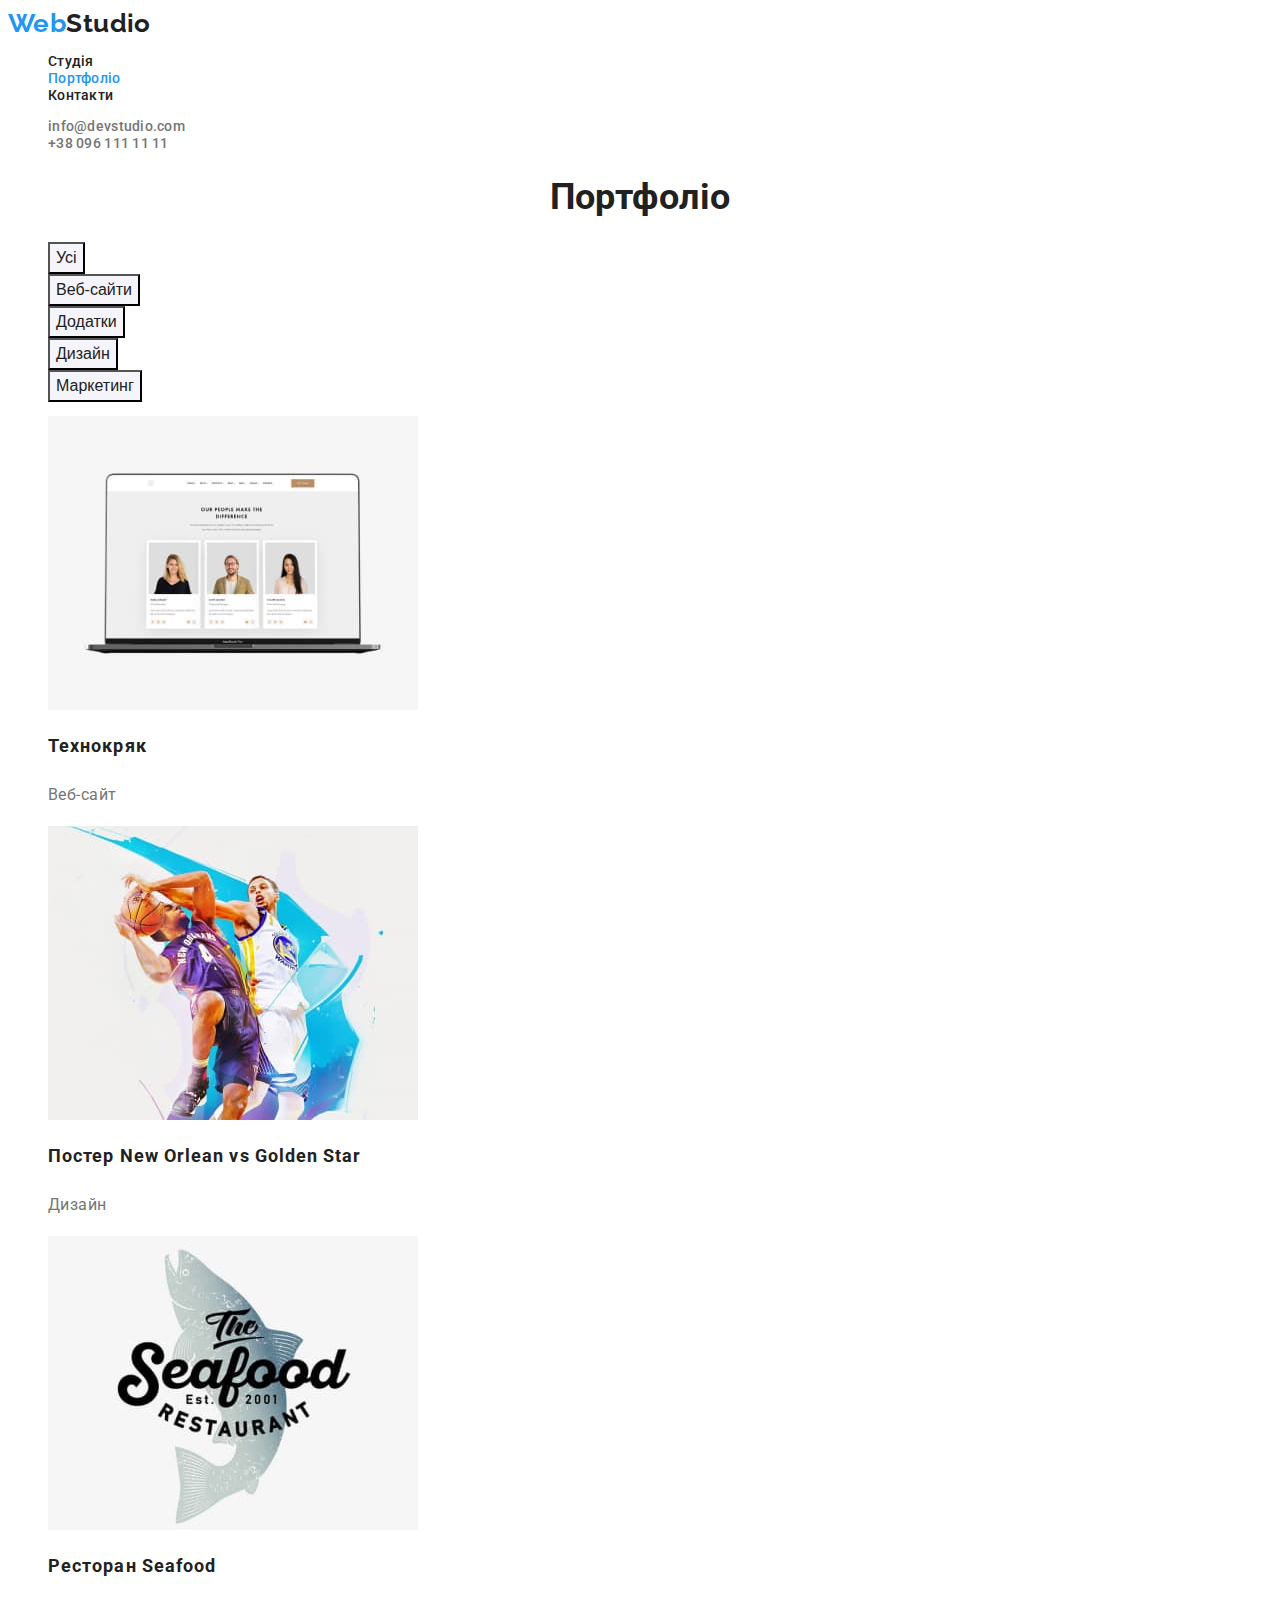
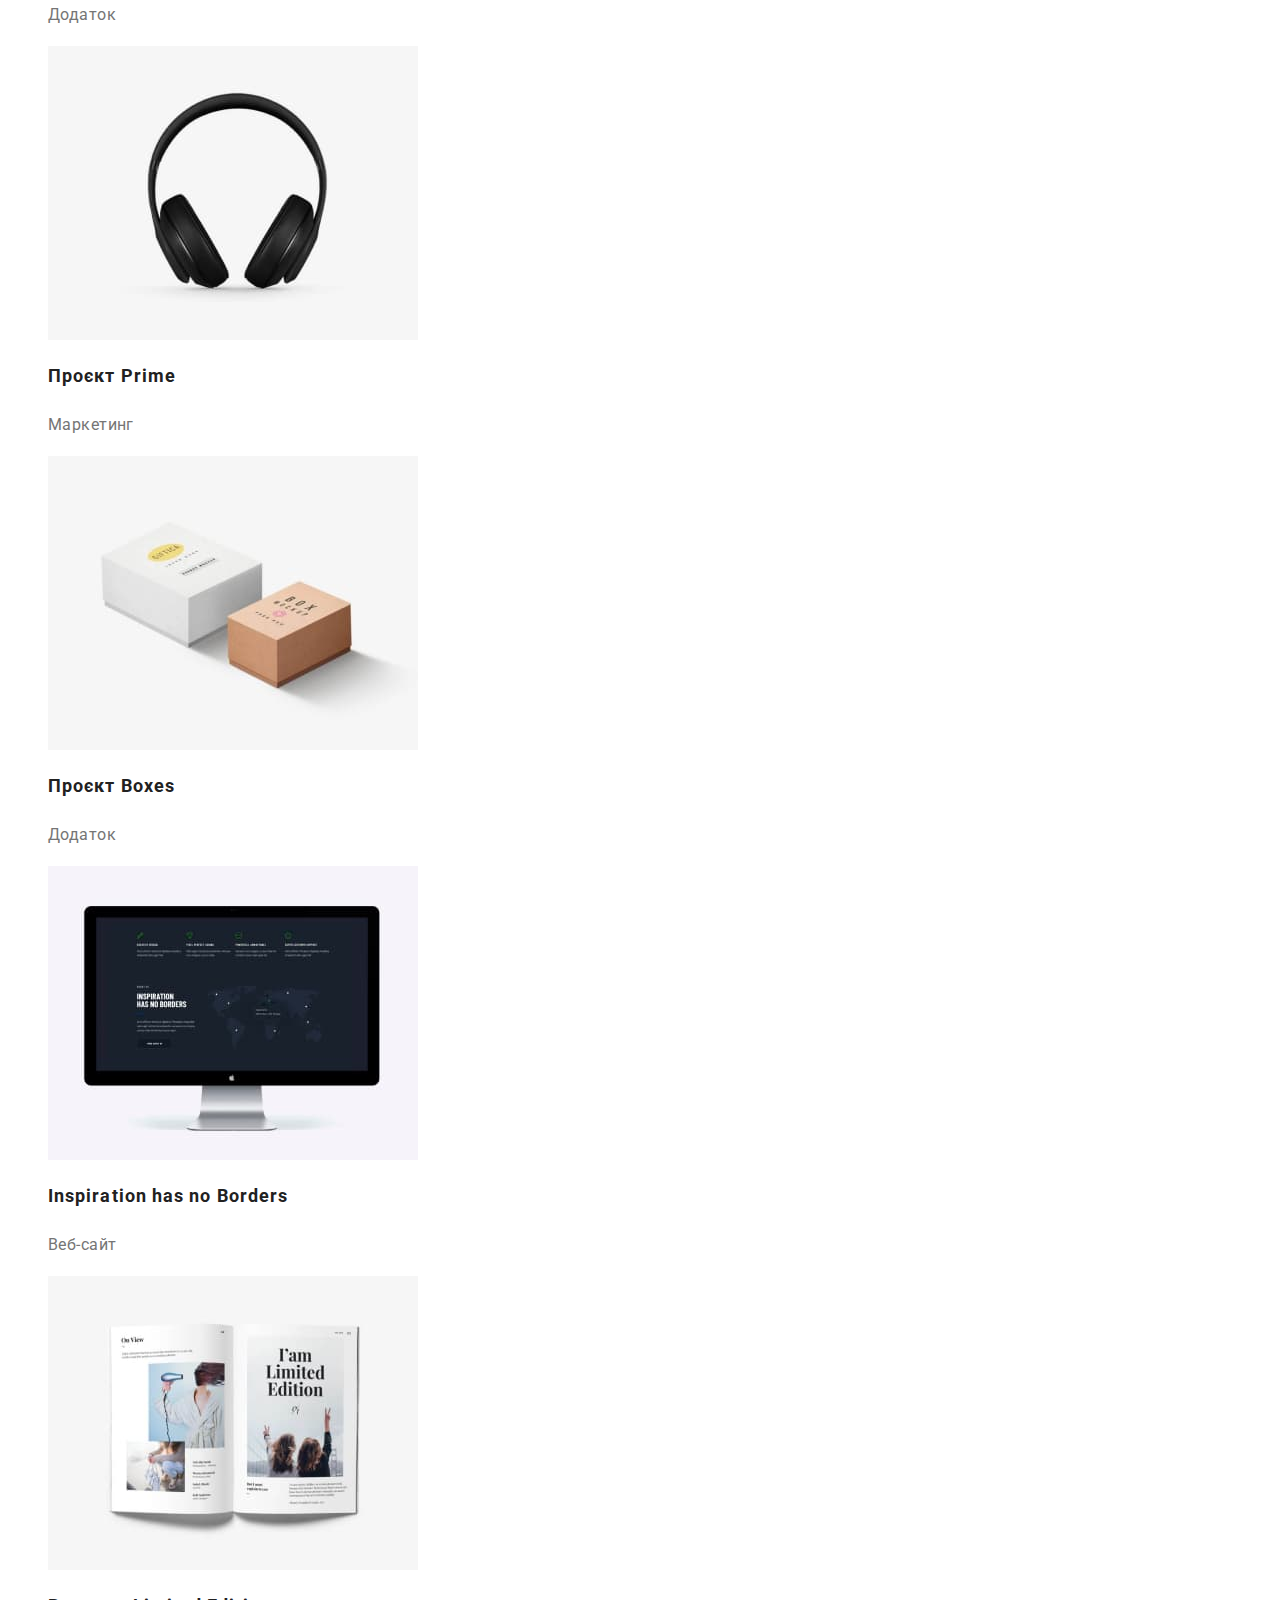
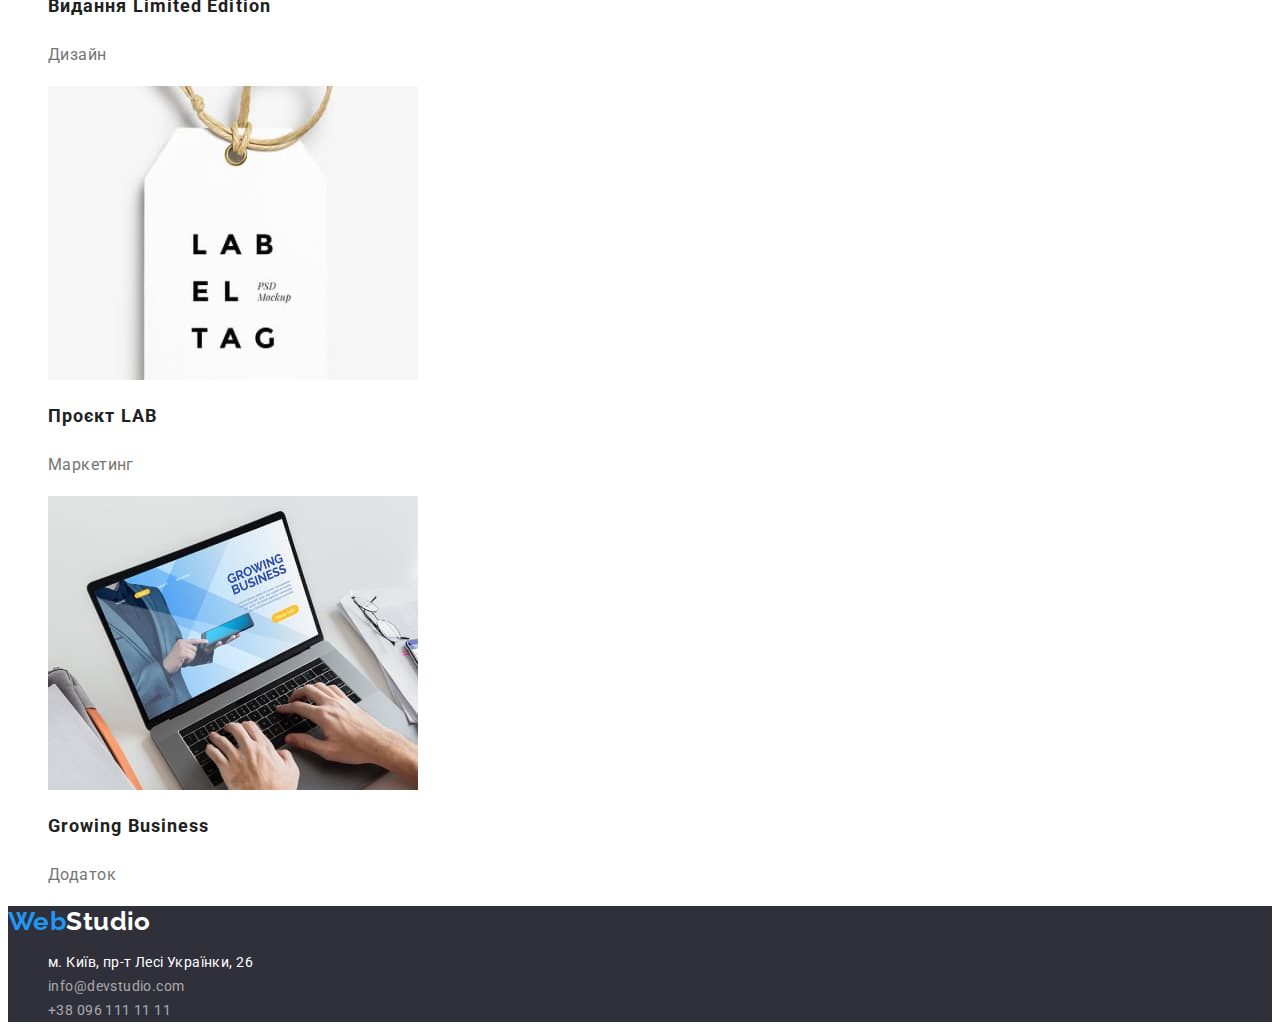
==== portfolio.html @ d2340c6f "Копіює файли з репозиторію 2" ====
<!DOCTYPE html>
<html lang="uk">

<head>
    <meta charset="UTF-8">
    <meta http-equiv="X-UA-Compatible" content="IE=edge">
    <meta name="viewport" content="width=device-width, initial-scale=1.0">
    <title>Document</title>
    <link 
    href="https://fonts.googleapis.com/css2?family=Raleway:wght@700&family=Roboto:wght@400;500;700;900&display=swap"
    rel="stylesheet" 
    />
    <link rel="stylesheet" href="./css/styles.css" />
</head>

<body class="page">
    <header>
        <nav>
            <a class="logo-link" href="./index.html">
                Web<span class="logo-header">Studio</span>
            </a>

            <ul class="site-nav list">
                <li><a href="./index.html" class="link">Студія</a></li>
                <li><a href="./portfolio.html" class="link current">Портфоліо</a></li>
                <li><a href="" class="link">Контакти</a></li>
            </ul>
        </nav>

        <div>
            <ul class="contact-nav list">
                <li><a href="mailto:info@devstudio.com">info@devstudio.com</a></li>
                <li><a href="tel:+380961111111">+38 096 111 11 11</a></li>
            </ul>
        </div>
    </header>

    <main>
        <section class="section">
            <h1 class="section-title">Портфоліо</h1>
            
            <!-- navigtion -->
            <ul class="filter-nav list">
                <li><button type="button" class="button">Усі</button></li>
                <li><button type="button" class="button">Веб-сайти</button></li>
                <li><button type="button" class="button">Додатки</button></li>
                <li><button type="button" class="button">Дизайн</button></li>
                <li><button type="button" class="button">Маркетинг</button></li>
            </ul>
            
            <!-- Examples -->
            <ul class="works list">
                <li>
                    <a href="" class="link">
                        <img src="./images/filtr.jpg" alt="Сторінка сайту" width="370" />
                        <h2 class="title">Технокряк</h2>
                        <p class="text">Веб-сайт</p>
                    </a>
                </li>
                <li>
                    <a href="" class="link">
                        <img src="./images/filtr2.jpg" alt="Два баскетболіста" width="370" />
                        <h2 class="title">Постер New Orlean vs Golden Star</h2>
                        <p class="text">Дизайн</p>
                    </a>
                </li>
                <li>
                    <a href="" class="link">
                        <img src="./images/filtr3.jpg" alt="Лого ресторану" width="370" />
                        <h2 class="title">Ресторан Seafood</h2>
                        <p class="text">Додаток</p>
                    </a>
                </li>
                <li>
                    <a href="" class="link">
                        <img src="./images/filtr4.jpg" alt="Навушники" width="370" />
                        <h2 class="title">Проєкт Prime</h2>
                        <p class="text">Маркетинг</p>
                    </a>
                </li>
                <li>
                    <a href="" class="link">
                        <img src="./images/filtr5.jpg" alt="Дві коробки" width="370" />
                        <h2 class="title">Проєкт Boxes</h2>
                        <p class="text">Додаток</p>
                    </a>
                </li>
                <li>
                    <a href="" class="link">
                        <img src="./images/filtr6.jpg" alt="Увімкнений монітор" width="370" />
                        <h2 class="title">Inspiration has no Borders</h2>
                        <p class="text">Веб-сайт</p>
                    </a>
                </li>
                <li>
                    <a href="" class="link">
                        <img src="./images/filtr7.jpg" alt="Розгорнутий журнал" width="370" />
                        <h2 class="title">Видання Limited Edition</h2>
                        <p class="text">Дизайн</p>
                    </a>
                </li>
                <li>
                    <a href="" class="link">
                        <img src="./images/filtr8.jpg" alt="Лейбл" width="370" />
                        <h2 class="title">Проєкт LAB</h2>
                        <p class="text">Маркетинг</p>
                    </a>
                </li>
                <li>
                    <a href="" class="link">
                        <img src="./images/filtr9.jpg" alt="Руки на клавіатурі ноутбука" width="370" />
                        <h2 class="title">Growing Business</h2>
                        <p class="text">Додаток</p>
                    </a>
                </li>
            </ul>
        </section>
    </main>

    <footer>
        <div class="contacts">
            <a class="logo-link" href="./index.html">
                Web<span class="logo-footer">Studio</span>
            </a>
    
            <address>
                <ul class="coordinates list">
                    <li>
                        <a class="location"
                            href="https://www.google.com/maps/d/viewer?mid=10uSM3H-mIU3GznYo2szRIEphczw&hl=en_US&ll=50.42732700000001%2C30.538092&z=17"
                            target="_blank" rel="noopener noreferrer">м. Київ, пр-т Лесі Українки, 26</a>
                    </li>
                    <li>
                        <a class="title" href="mailto:info@devstudio.com">info@devstudio.com</a>
                    </li>
                    <li>
                        <a class="title" href="tel:+380961111111">+38 096 111 11 11</a>
                    </li>
                </ul>
            </address>
        </div>
    
    </footer>
    </body>
    
    </html>
---- css/styles.css ----
/* index.htm */
:root {
    --primary-text-color: #757575;
    --title-text-color: #212121;
    --hero-text-color: #FFFFFF;
    --acent-color: #2196F3;
    --filter-background-color: #F5F4FA;
}

/* колір основного тексту #212121 */
/* вторинний колір тексту #757575 */
/* акцент - синій #2196F3 */
/* основний колір фону білий #FFFFFF*/
/* рамка контейнера 1px solid #EEEEEE  */
/* білий з прозорістю rgba(255, 255, 255, 0.6) */

/* body */
.page {
    background-color:var(--hero-text-color);
    color: var(--primary-text-color);
    font-family: Roboto, sans-serif, Raleway, sans-serif;
    font-size: 14px;
    letter-spacing: 0.03em;
}

.list {
    list-style: none;
}

/* logo */
.logo-link {
    color: var(--acent-color);
    font-family: Raleway, sans-serif;
    font-weight: 700;
    font-size: 26px;
    line-height: 1.19;
    text-decoration: none;
}

.logo-header {
    color: var(--title-text-color);
    font-family: Raleway, sans-serif;
    font-weight: 700;
    font-size: 26px;
    line-height: 1.19;
}

/* site-nav */
.site-nav .link {
    color: var(--title-text-color);
    font-weight: 500;
    line-height: 1.14;
    letter-spacing: 0.02em;
    text-decoration: none;
}

.site-nav .link:hover,
.site-nav .link:focus {
    color: var(--acent-color);
}

.site-nav .link.current {
    color: var(--acent-color);
}

.contact-nav a {
    color: var(--primary-text-color);
    font-weight: 500;
    line-height: 1.14;
    letter-spacing: 0.02em;
    text-decoration: none;
}

.contact-nav a:hover,
.contact-nav a:focus {
    color: var(--acent-color);
}

/* main */
.hero {
    background-color: #2F303A;
}

.hero-title {
    color: var(--hero-text-color);
    font-weight: 900;
    font-size: 44px;
    line-height: 1.36;
    text-align: center;
    letter-spacing: 0.06em;
    text-transform: uppercase;
}

/* button */
.hero .button {
    cursor: pointer;
    color: var(--hero-text-color);
    background-color: var(--acent-color);
    font-family: inherit;
    font-weight: 700;
    font-size: 16px;
    line-height: 1.88;
    display: flex;
    align-items: center;
    text-align: center;
    letter-spacing: 0.06em;
}

/* benefits */
.section-title {
    color: var(--title-text-color);
    font-weight: 700;
    font-size: 36px;
    line-height: 1.17;
    text-align: center;
}

.benefit-list .title {
    color: var(--title-text-color);
    font-weight: 700;
    font-size: 14px;
    line-height: 1.14;
    text-transform: uppercase;
}

.benefit-list .text {
    color: var(--primary-text-color);
    line-height: 1.71;
}

/* team */
.members {
    background-color: var(--filter-background-color)
}
.team .title {
    color: var(--title-text-color);
    font-weight: 500;
    font-size: 16px;
    line-height: 1.19;
    text-align: center;
}

.team .text {
    color: var(--primary-text-color);
    font-size: 16px;
    line-height: 1.19;
    text-align: center;
}

/* footer */
.contacts {
    background-color: #2F303A;
}

.logo-link {
    color: var(--acent-color);
    font-family: Raleway, sans-serif;
    font-weight: 700;
    font-size: 26px;
    line-height: 1.19;
   }

.logo-footer {
    color: var(--hero-text-color);
    font-family: Raleway, sans-serif;
    font-weight: 700;
    font-size: 26px;
    line-height: 1.19;
    }

/* address */
.coordinates .location {
    color: var(--hero-text-color);
    font-style: normal;
    line-height: 1.71;
    text-decoration: none;
}

.coordinates .title {
    color: rgba(255, 255, 255, 0.6);
    font-style: normal;
    line-height: 1.71;
    text-decoration: none;
}

.coordinates .location:hover,
.coordinates .location:focus {
    color: var(--acent-color);
}

.coordinates .title:hover,
.coordinates .title:focus {
    color: var(--acent-color);
}

/* portfolio.html */
/* filter */
.filter-nav .button {
    cursor: pointer;
    color: var(--title-text-color);
    background-color: var(--filter-background-color);
    font-weight: 500;
    font-size: 16px;
    line-height: 1.62;
    text-align: center;
}

.filter-nav .button:hover,
.filter-nav .button:focus {
    color: var(--hero-text-color);
    background-color: var(--acent-color);
}

/* Examples */
.works .link {
    text-decoration: none;
}

.works .title {
    color: var(--title-text-color);
    font-weight: 700;
    font-size: 18px;
    line-height: 2;
    letter-spacing: 0.06em;
}

.works .text {
    color: var(--primary-text-color);
    font-weight: 400;
    font-size: 16px;
    line-height: 1.88;
}


/* колір основного тексту #212121 */
/* вторинний колір тексту #757575 */
/* акцент - синій #2196F3 */
/* основний колір фону білий #FFFFFF*/
/* рамка контейнера 1px solid #EEEEEE  */
/* білий з прозорістю rgba(255, 255, 255, 0.6) */
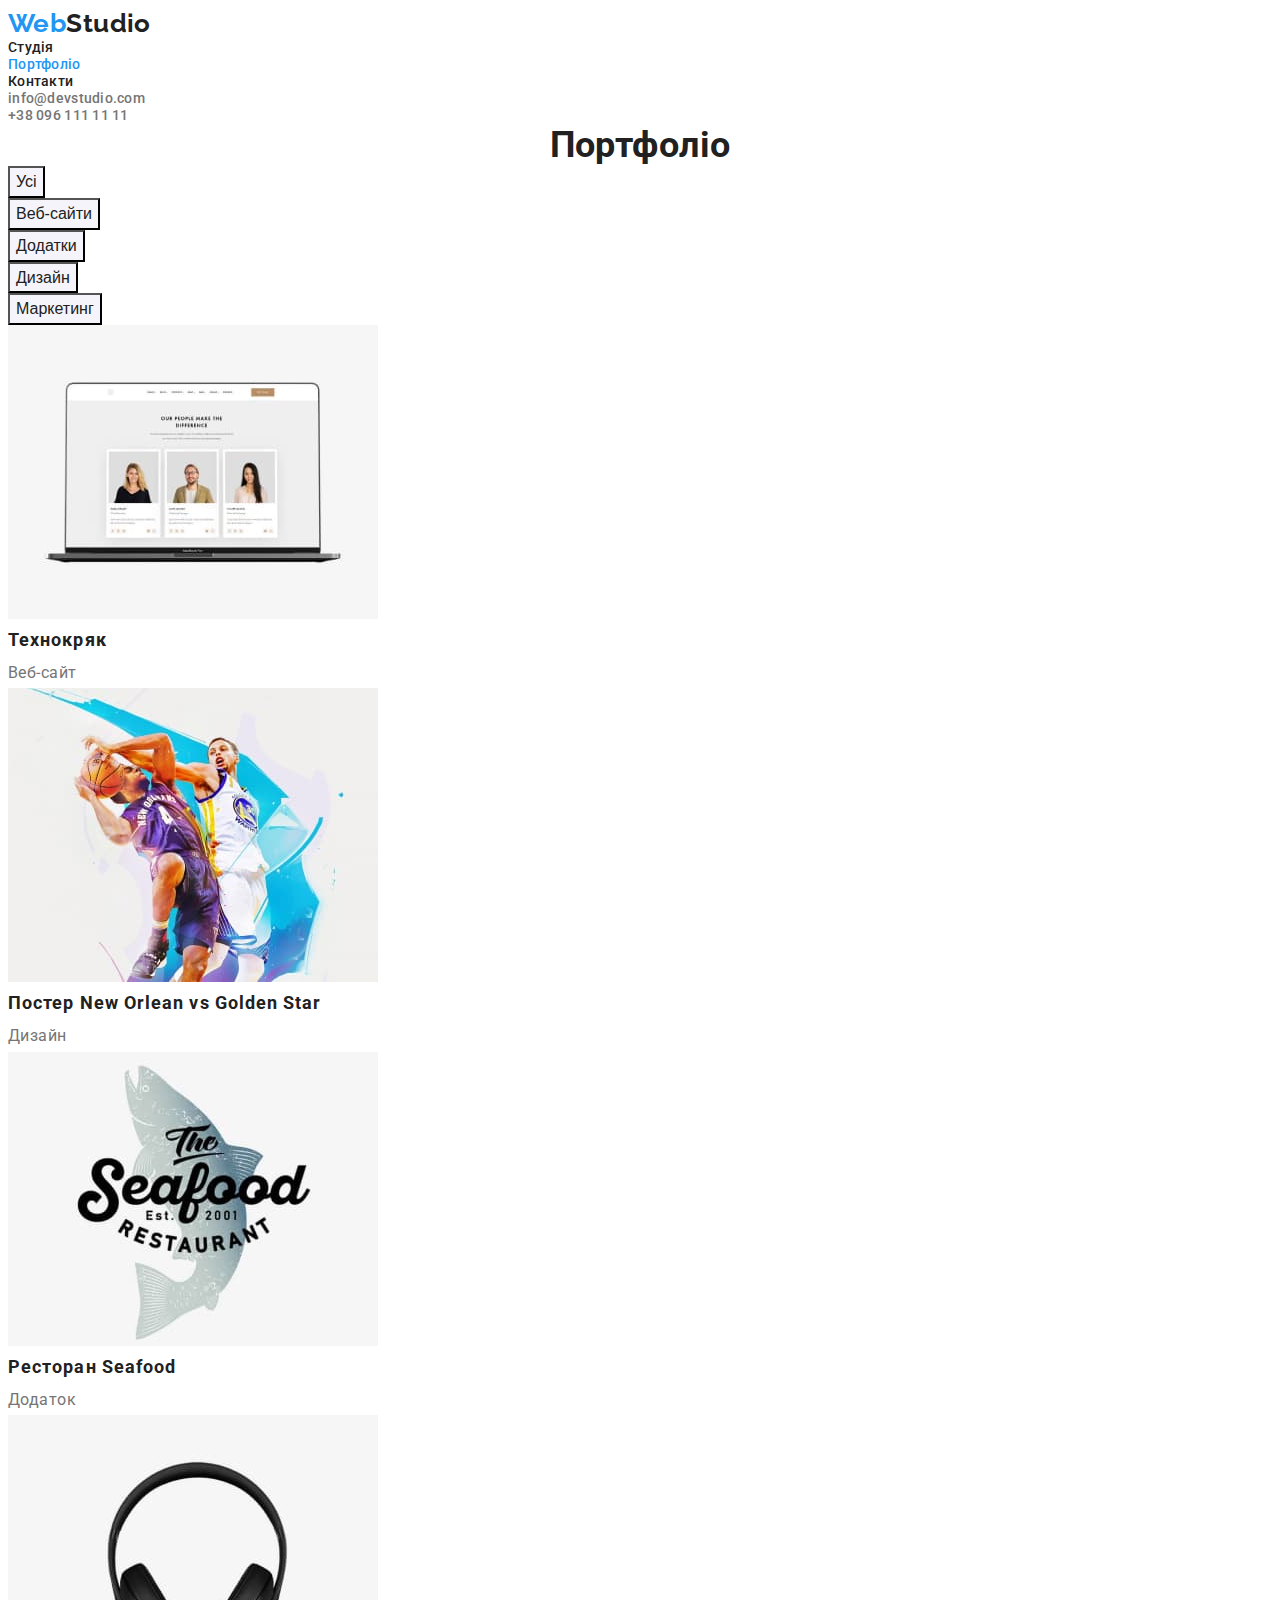
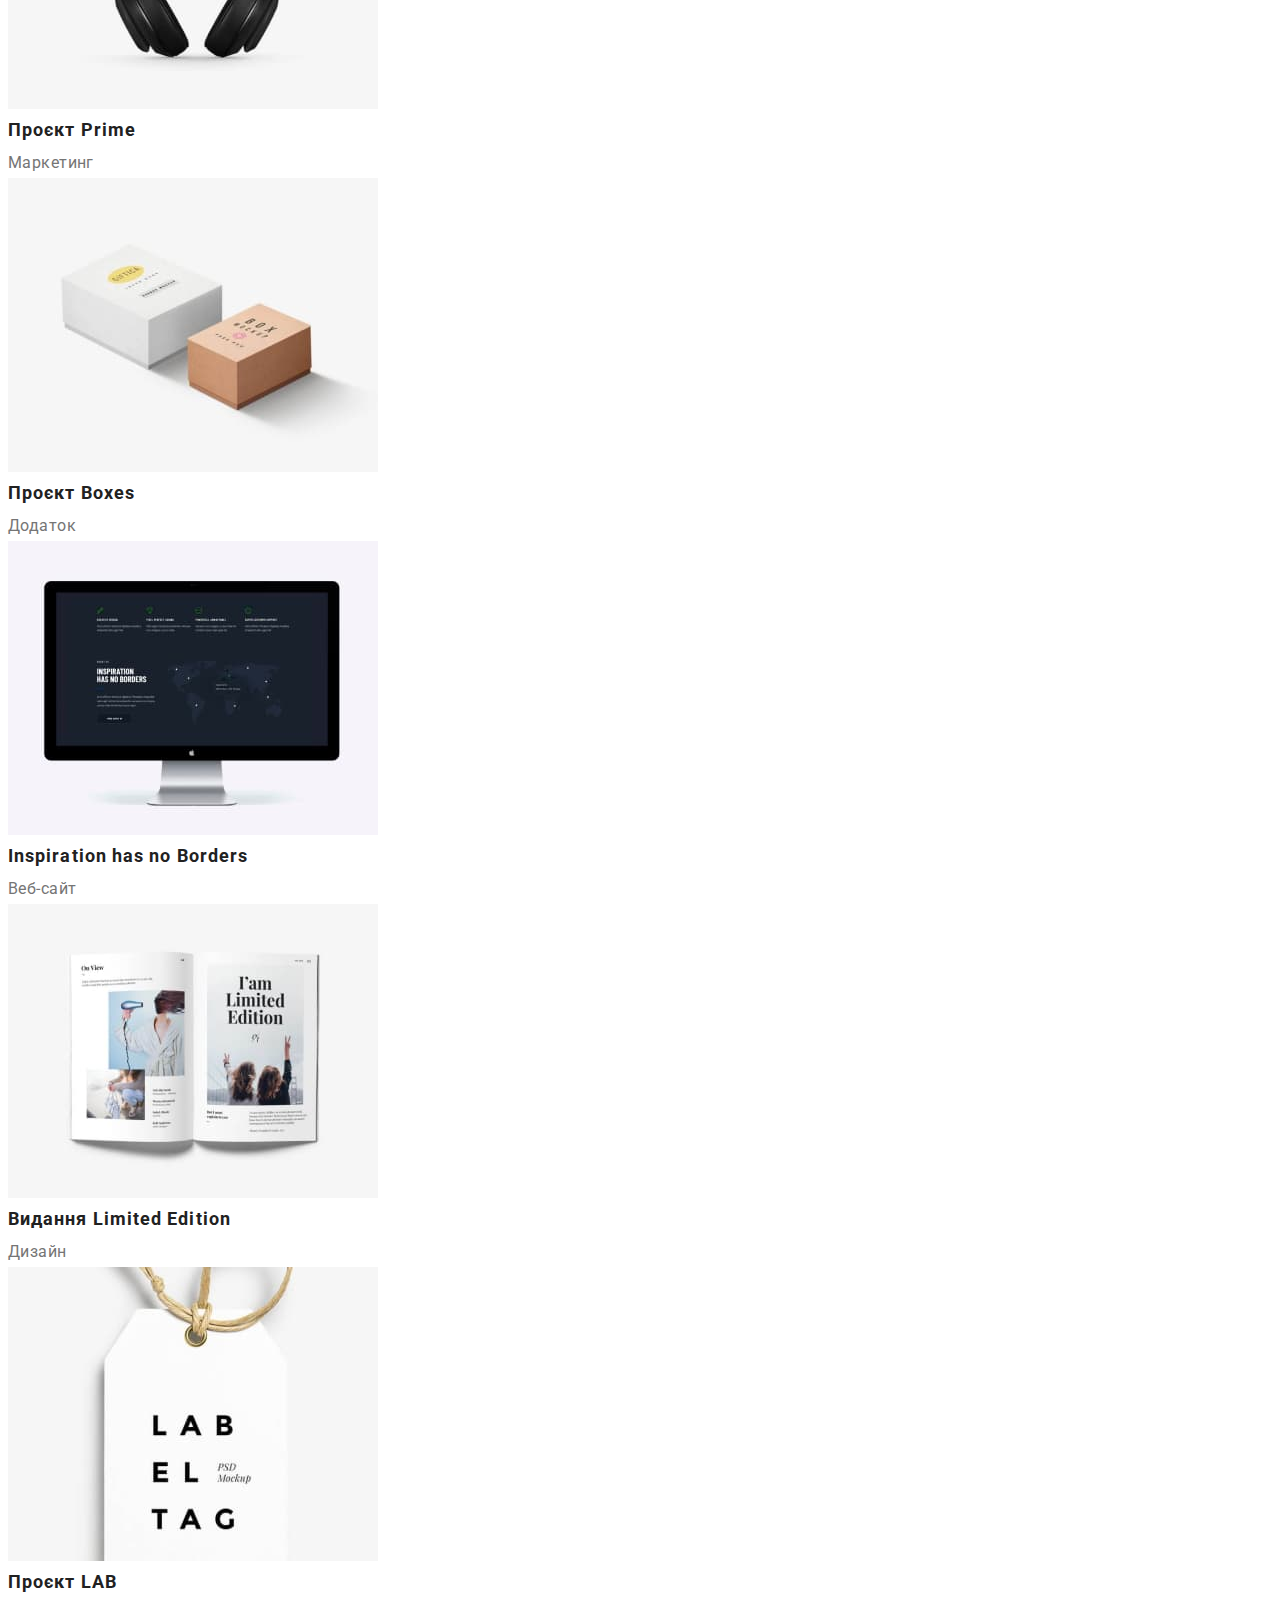
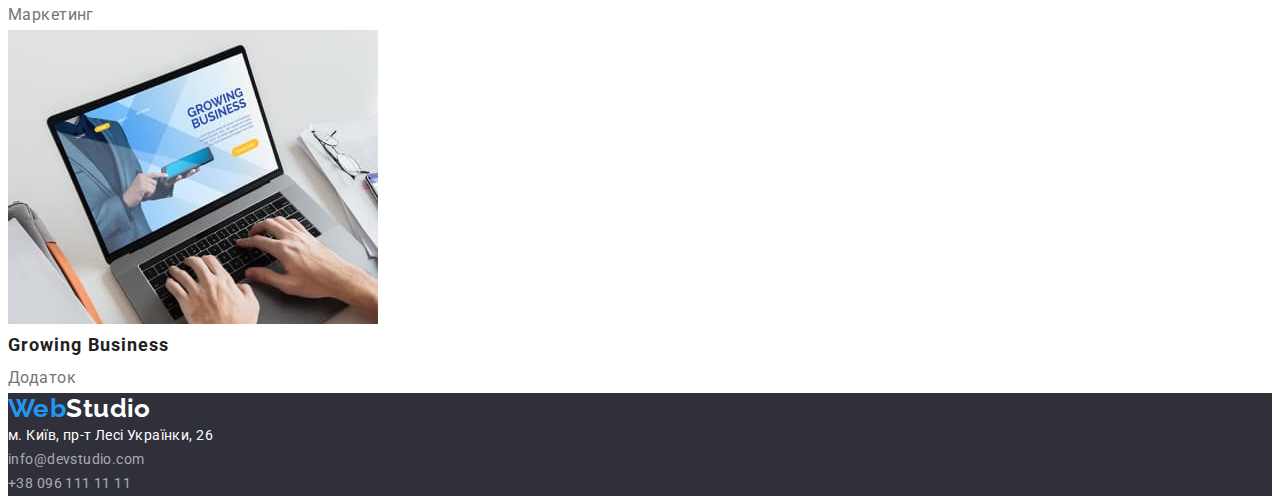
==== commit 54550c1d: "Глобально скидає стилі" ====
--- a/portfolio.html
+++ b/portfolio.html
@@ -6,10 +6,12 @@
     <meta http-equiv="X-UA-Compatible" content="IE=edge">
     <meta name="viewport" content="width=device-width, initial-scale=1.0">
     <title>Document</title>
-    <link 
-    href="https://fonts.googleapis.com/css2?family=Raleway:wght@700&family=Roboto:wght@400;500;700;900&display=swap"
-    rel="stylesheet" 
-    />
+    <link rel="stylesheet" href="https://cdnjs.cloudflare.com/ajax/libs/modern-normalize/1.1.0/modern-normalize.min.css"
+        integrity="sha512-wpPYUAdjBVSE4KJnH1VR1HeZfpl1ub8YT/NKx4PuQ5NmX2tKuGu6U/JRp5y+Y8XG2tV+wKQpNHVUX03MfMFn9Q=="
+        crossorigin="anonymous" referrerpolicy="no-referrer" />
+    <link
+        href="https://fonts.googleapis.com/css2?family=Raleway:wght@700&family=Roboto:wght@400;500;700;900&display=swap"
+        rel="stylesheet" />
     <link rel="stylesheet" href="./css/styles.css" />
 </head>
 
@@ -38,7 +40,7 @@
     <main>
         <section class="section">
             <h1 class="section-title">Портфоліо</h1>
-            
+
             <!-- navigtion -->
             <ul class="filter-nav list">
                 <li><button type="button" class="button">Усі</button></li>
@@ -47,7 +49,7 @@
                 <li><button type="button" class="button">Дизайн</button></li>
                 <li><button type="button" class="button">Маркетинг</button></li>
             </ul>
-            
+
             <!-- Examples -->
             <ul class="works list">
                 <li>
@@ -122,7 +124,7 @@
             <a class="logo-link" href="./index.html">
                 Web<span class="logo-footer">Studio</span>
             </a>
-    
+
             <address>
                 <ul class="coordinates list">
                     <li>
@@ -139,8 +141,8 @@
                 </ul>
             </address>
         </div>
-    
+
     </footer>
-    </body>
-    
-    </html>+</body>
+
+</html>--- a/css/styles.css
+++ b/css/styles.css
@@ -15,6 +15,21 @@
 /* білий з прозорістю rgba(255, 255, 255, 0.6) */
 
 /* body */
+
+ul {
+   list-style: none;
+   padding: 0;
+   margin: 0;
+}
+
+h1, h2, h3 {
+    margin: 0;
+}
+
+p {
+    margin: 0;
+}
+
 .page {
     background-color:var(--hero-text-color);
     color: var(--primary-text-color);
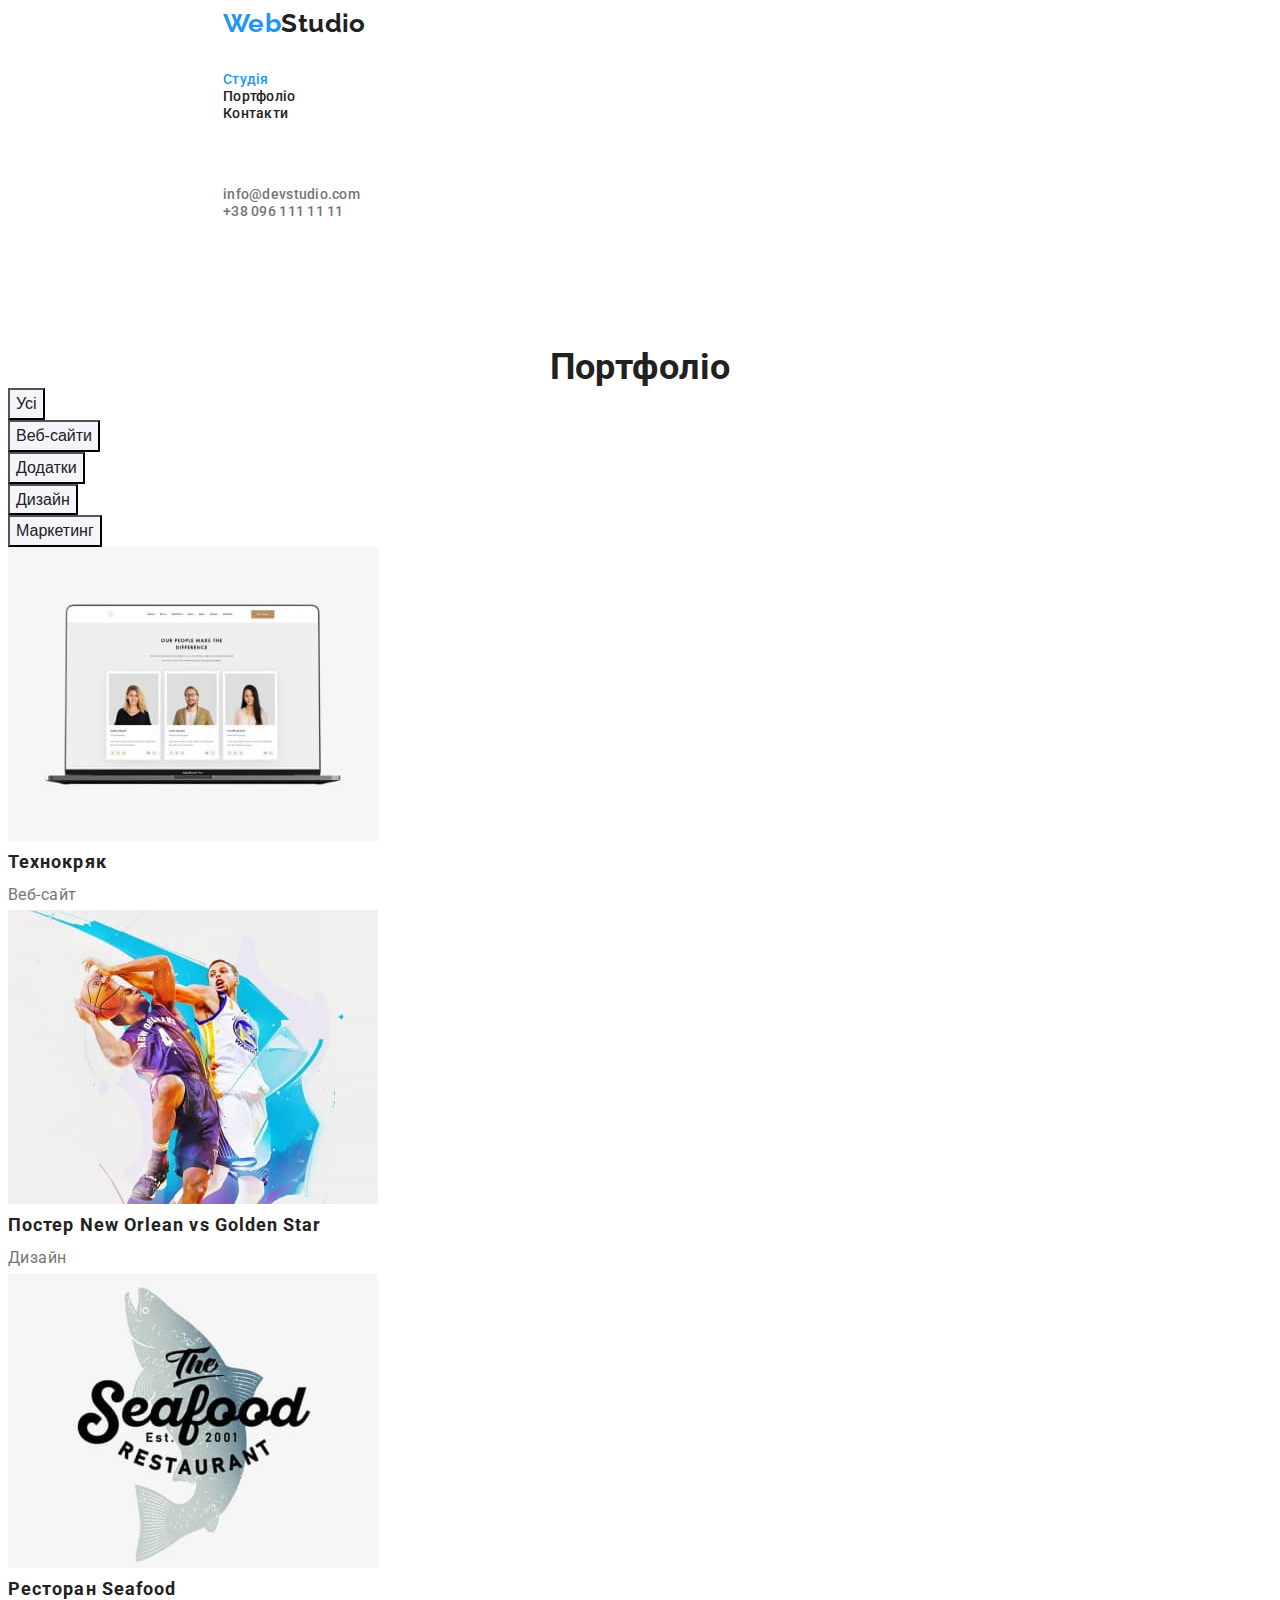
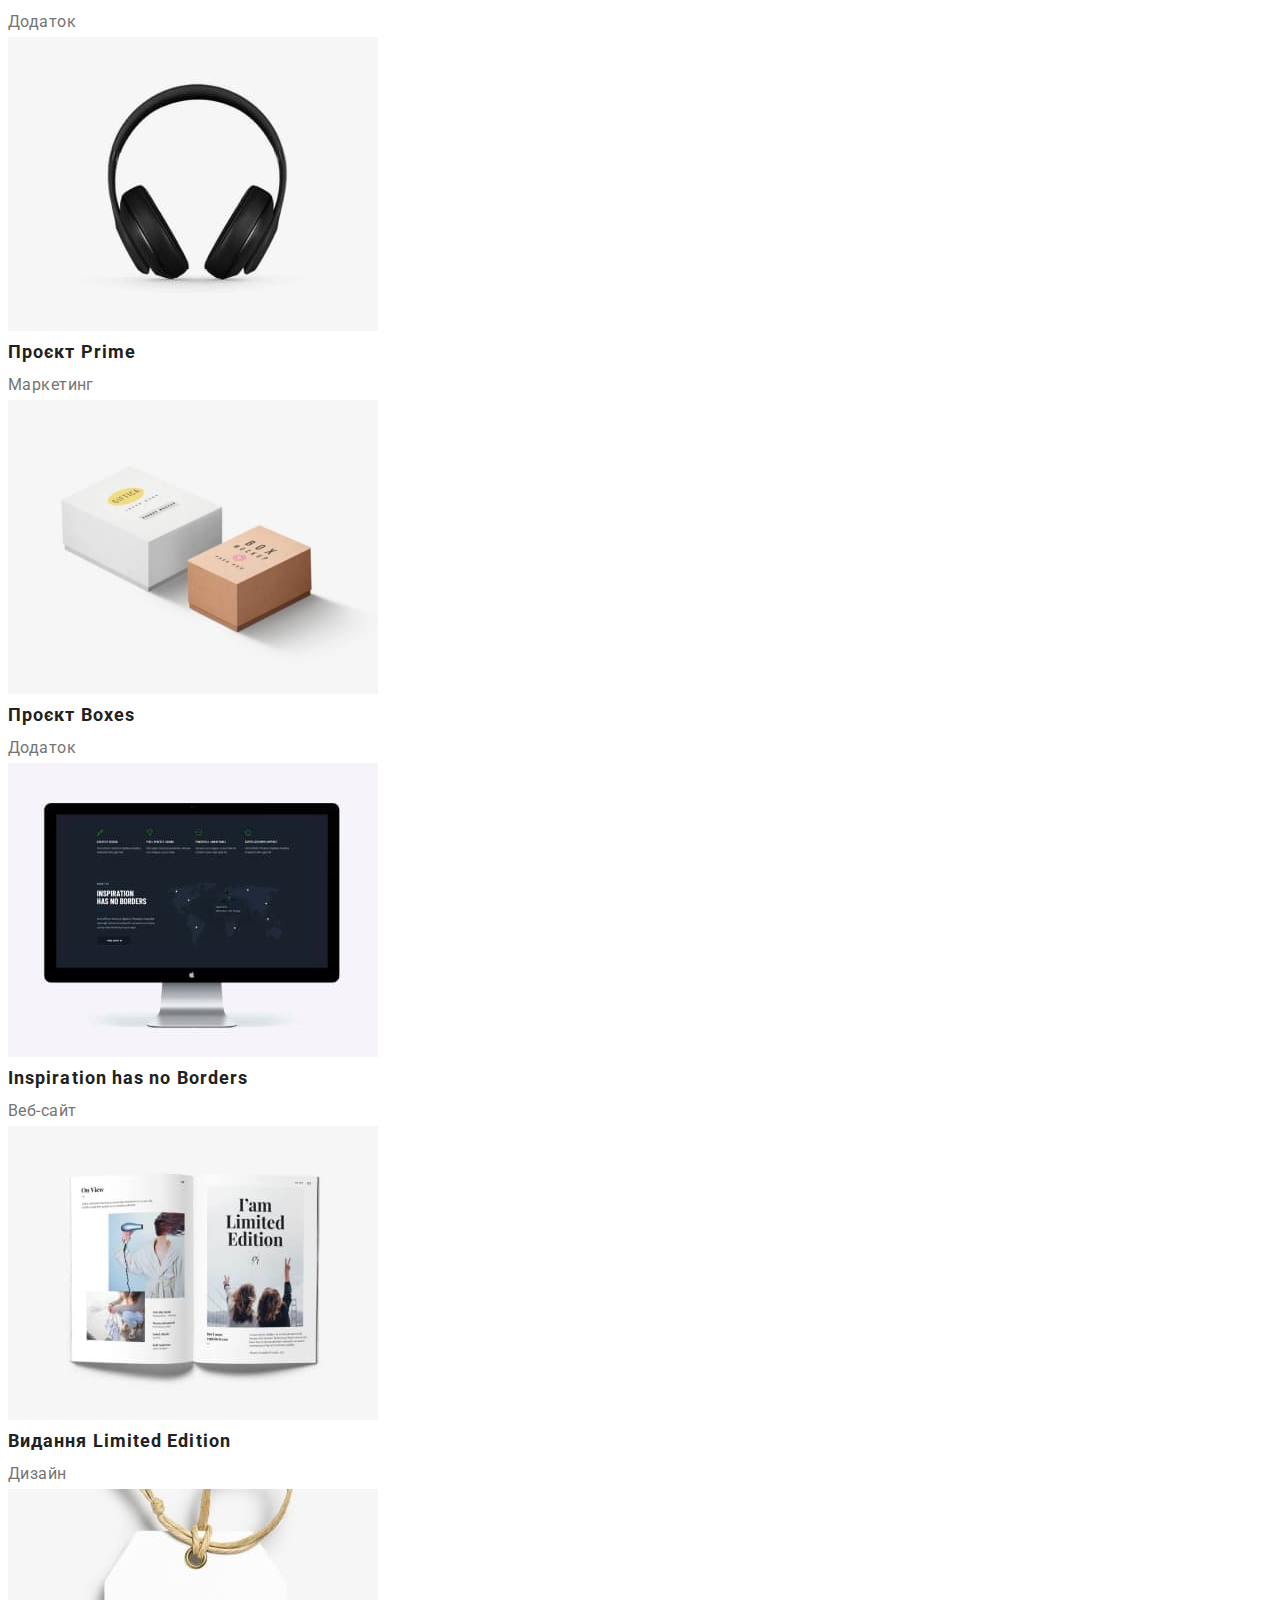
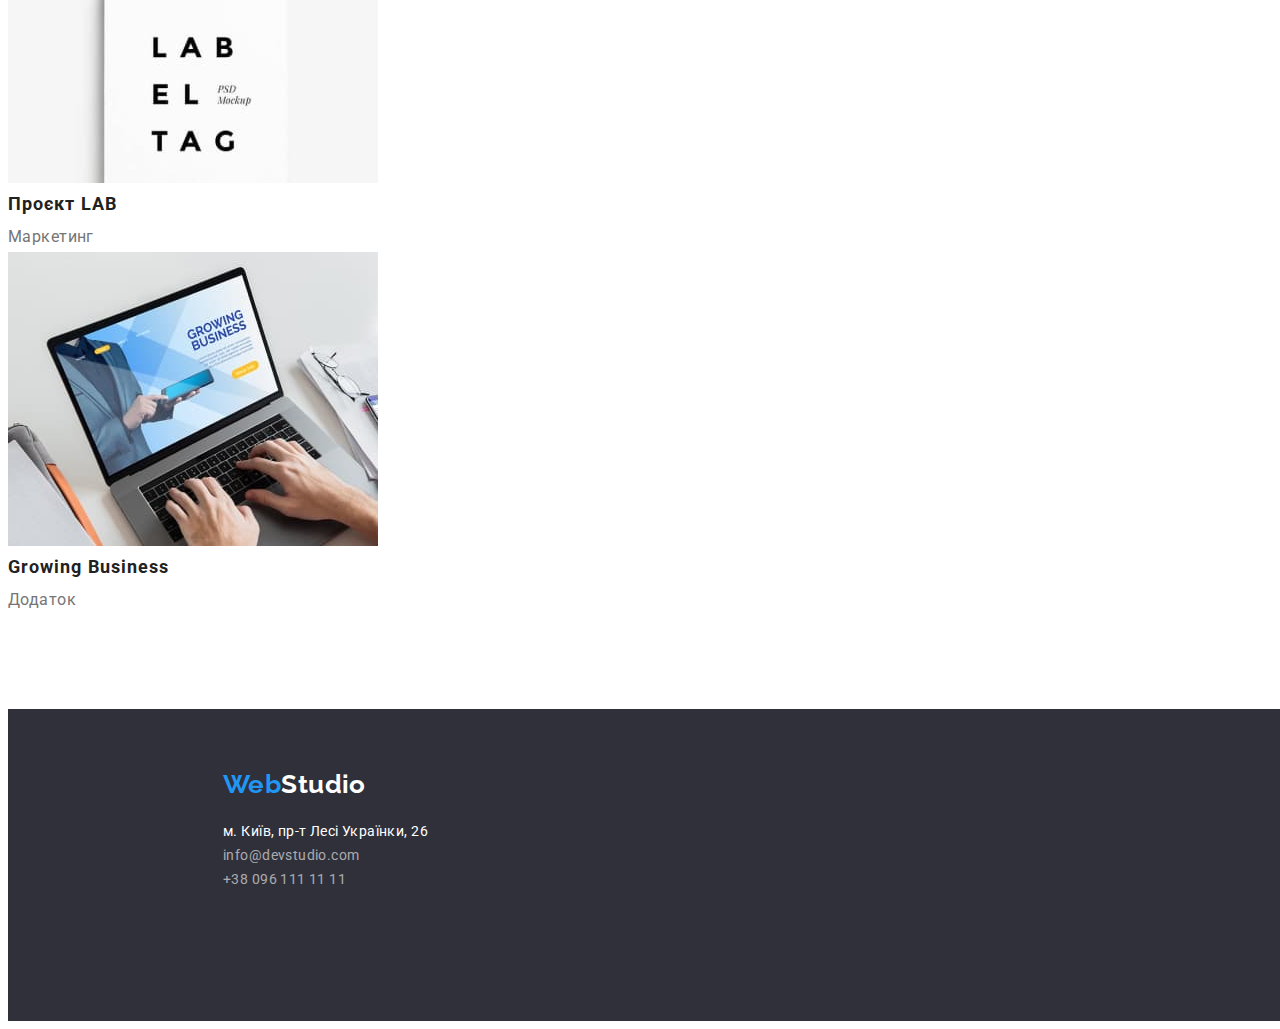
==== commit 4abd001e: "Закінчує виставляти margin і padding в index.html" ====
--- a/portfolio.html
+++ b/portfolio.html
@@ -16,22 +16,21 @@
 </head>
 
 <body class="page">
-    <header>
-        <nav>
-            <a class="logo-link" href="./index.html">
-                Web<span class="logo-header">Studio</span>
-            </a>
+    <header class="header">
+        <div class="container">
+            <nav class="header-nav">
+                <a class="logo-link" href="./index.html">
+                    Web<span class="logo-header">Studio</span>
+                </a>
+                <ul class="site-nav list">
+                    <li><a href="./index.html" class="link current">Студія</a></li>
+                    <li><a href="./portfolio.html" class="link">Портфоліо</a></li>
+                    <li><a href="" class="link">Контакти</a></li>
+                </ul>
+            </nav>
 
-            <ul class="site-nav list">
-                <li><a href="./index.html" class="link">Студія</a></li>
-                <li><a href="./portfolio.html" class="link current">Портфоліо</a></li>
-                <li><a href="" class="link">Контакти</a></li>
-            </ul>
-        </nav>
-
-        <div>
             <ul class="contact-nav list">
-                <li><a href="mailto:info@devstudio.com">info@devstudio.com</a></li>
+                <li><a href="mailto:info@devstudio.com" class="header-email">info@devstudio.com</a></li>
                 <li><a href="tel:+380961111111">+38 096 111 11 11</a></li>
             </ul>
         </div>
@@ -119,25 +118,21 @@
         </section>
     </main>
 
-    <footer>
-        <div class="contacts">
+   <footer>
+        <div class="contacts container">
             <a class="logo-link" href="./index.html">
                 Web<span class="logo-footer">Studio</span>
             </a>
 
             <address>
                 <ul class="coordinates list">
-                    <li>
-                        <a class="location"
+                    <div class="address">
+                        <li><a class="location"
                             href="https://www.google.com/maps/d/viewer?mid=10uSM3H-mIU3GznYo2szRIEphczw&hl=en_US&ll=50.42732700000001%2C30.538092&z=17"
-                            target="_blank" rel="noopener noreferrer">м. Київ, пр-т Лесі Українки, 26</a>
-                    </li>
-                    <li>
-                        <a class="title" href="mailto:info@devstudio.com">info@devstudio.com</a>
-                    </li>
-                    <li>
-                        <a class="title" href="tel:+380961111111">+38 096 111 11 11</a>
-                    </li>
+                            target="_blank" rel="noopener noreferrer">м. Київ, пр-т Лесі Українки, 26</a></li>
+                        <li><a class="address-title" href="mailto:info@devstudio.com">info@devstudio.com</a></li>
+                        <li><a class="address-title" href="tel:+380961111111">+38 096 111 11 11</a></li>
+                    </div>
                 </ul>
             </address>
         </div>
--- a/css/styles.css
+++ b/css/styles.css
@@ -15,7 +15,6 @@
 /* білий з прозорістю rgba(255, 255, 255, 0.6) */
 
 /* body */
-
 ul {
    list-style: none;
    padding: 0;
@@ -38,10 +37,37 @@
     letter-spacing: 0.03em;
 }
 
+.container {
+    max-width: 1240px;
+    padding-left: 215px;
+    padding-right: 215px;
+    margin-left: auto;
+    margin-right: auto;
+}
+
+.section {
+    padding-top: 94px;
+    padding-bottom: 94px;
+}
+
+.visually-hidden {
+    position: absolute;
+    white-space: nowrap;
+    width: 1px;
+    height: 1px;
+    overflow: hidden;
+    border: 0;
+    padding: 0;
+    clip: rect(0 0 0 0);
+    clip-path: inset(50%);
+    margin: -1px;
+}
+
 .list {
     list-style: none;
 }
 
+/* header */
 /* logo */
 .logo-link {
     color: var(--acent-color);
@@ -50,6 +76,8 @@
     font-size: 26px;
     line-height: 1.19;
     text-decoration: none;
+    padding-top: 24px;
+    padding-bottom: 25px;
 }
 
 .logo-header {
@@ -58,9 +86,18 @@
     font-weight: 700;
     font-size: 26px;
     line-height: 1.19;
+    padding-top: 24px;
+    padding-bottom: 25px;
+    margin-right: 93px;
 }
 
 /* site-nav */
+
+.site-nav, .contact-nav {
+    padding-top: 32px;
+    padding-bottom: 32px;
+}
+
 .site-nav .link {
     color: var(--title-text-color);
     font-weight: 500;
@@ -69,6 +106,10 @@
     text-decoration: none;
 }
 
+.link:not(:last-child) {
+margin-left: 50px;
+}
+
 .site-nav .link:hover,
 .site-nav .link:focus {
     color: var(--acent-color);
@@ -91,9 +132,19 @@
     color: var(--acent-color);
 }
 
+.header-email {
+    margin-right: 344px;
+}
+
 /* main */
+.hero-content {
+    padding-top: 200px;
+    padding-bottom: 200px;
+}
+
 .hero {
     background-color: #2F303A;
+    text-align: center;
 }
 
 .hero-title {
@@ -101,9 +152,9 @@
     font-weight: 900;
     font-size: 44px;
     line-height: 1.36;
-    text-align: center;
     letter-spacing: 0.06em;
     text-transform: uppercase;
+    margin-bottom: 30px;
 }
 
 /* button */
@@ -115,9 +166,6 @@
     font-weight: 700;
     font-size: 16px;
     line-height: 1.88;
-    display: flex;
-    align-items: center;
-    text-align: center;
     letter-spacing: 0.06em;
 }
 
@@ -128,6 +176,10 @@
     font-size: 36px;
     line-height: 1.17;
     text-align: center;
+}
+
+.benefit-description:not(:last-child) {
+margin-left: 30px;
 }
 
 .benefit-list .title {
@@ -136,17 +188,40 @@
     font-size: 14px;
     line-height: 1.14;
     text-transform: uppercase;
+    margin-bottom: 10px;
 }
 
 .benefit-list .text {
     color: var(--primary-text-color);
     line-height: 1.71;
+}
+
+/* Services */
+.services {
+    margin-bottom: 50px;
+}
+
+.services-img {
+    margin-left: 30px;
 }
 
 /* team */
 .members {
     background-color: var(--filter-background-color)
 }
+
+.member:not(:last-child) {
+    margin-bottom: 30px;
+}
+
+.member-name {
+    margin-bottom: 10px;
+}
+
+.member-position {
+    margin-bottom: 30px;
+}
+
 .team .title {
     color: var(--title-text-color);
     font-weight: 500;
@@ -165,6 +240,11 @@
 /* footer */
 .contacts {
     background-color: #2F303A;
+    height: 252px;
+    width: 1600px;
+    padding-top: 60px;
+    margin-left: none;
+    margin-right: none;
 }
 
 .logo-link {
@@ -184,27 +264,36 @@
     }
 
 /* address */
+.address {
+    margin-top: 20px;
+}
+
 .coordinates .location {
     color: var(--hero-text-color);
     font-style: normal;
     line-height: 1.71;
     text-decoration: none;
-}
-
-.coordinates .title {
+    margin-bottom: 9px;
+}
+
+.address-title {
     color: rgba(255, 255, 255, 0.6);
     font-style: normal;
     line-height: 1.71;
     text-decoration: none;
 }
 
+.address-title:not(:last-child) {
+    margin-bottom: 9px;
+}
+
 .coordinates .location:hover,
 .coordinates .location:focus {
     color: var(--acent-color);
 }
 
-.coordinates .title:hover,
-.coordinates .title:focus {
+.address-title:hover,
+.address-title:focus {
     color: var(--acent-color);
 }
 
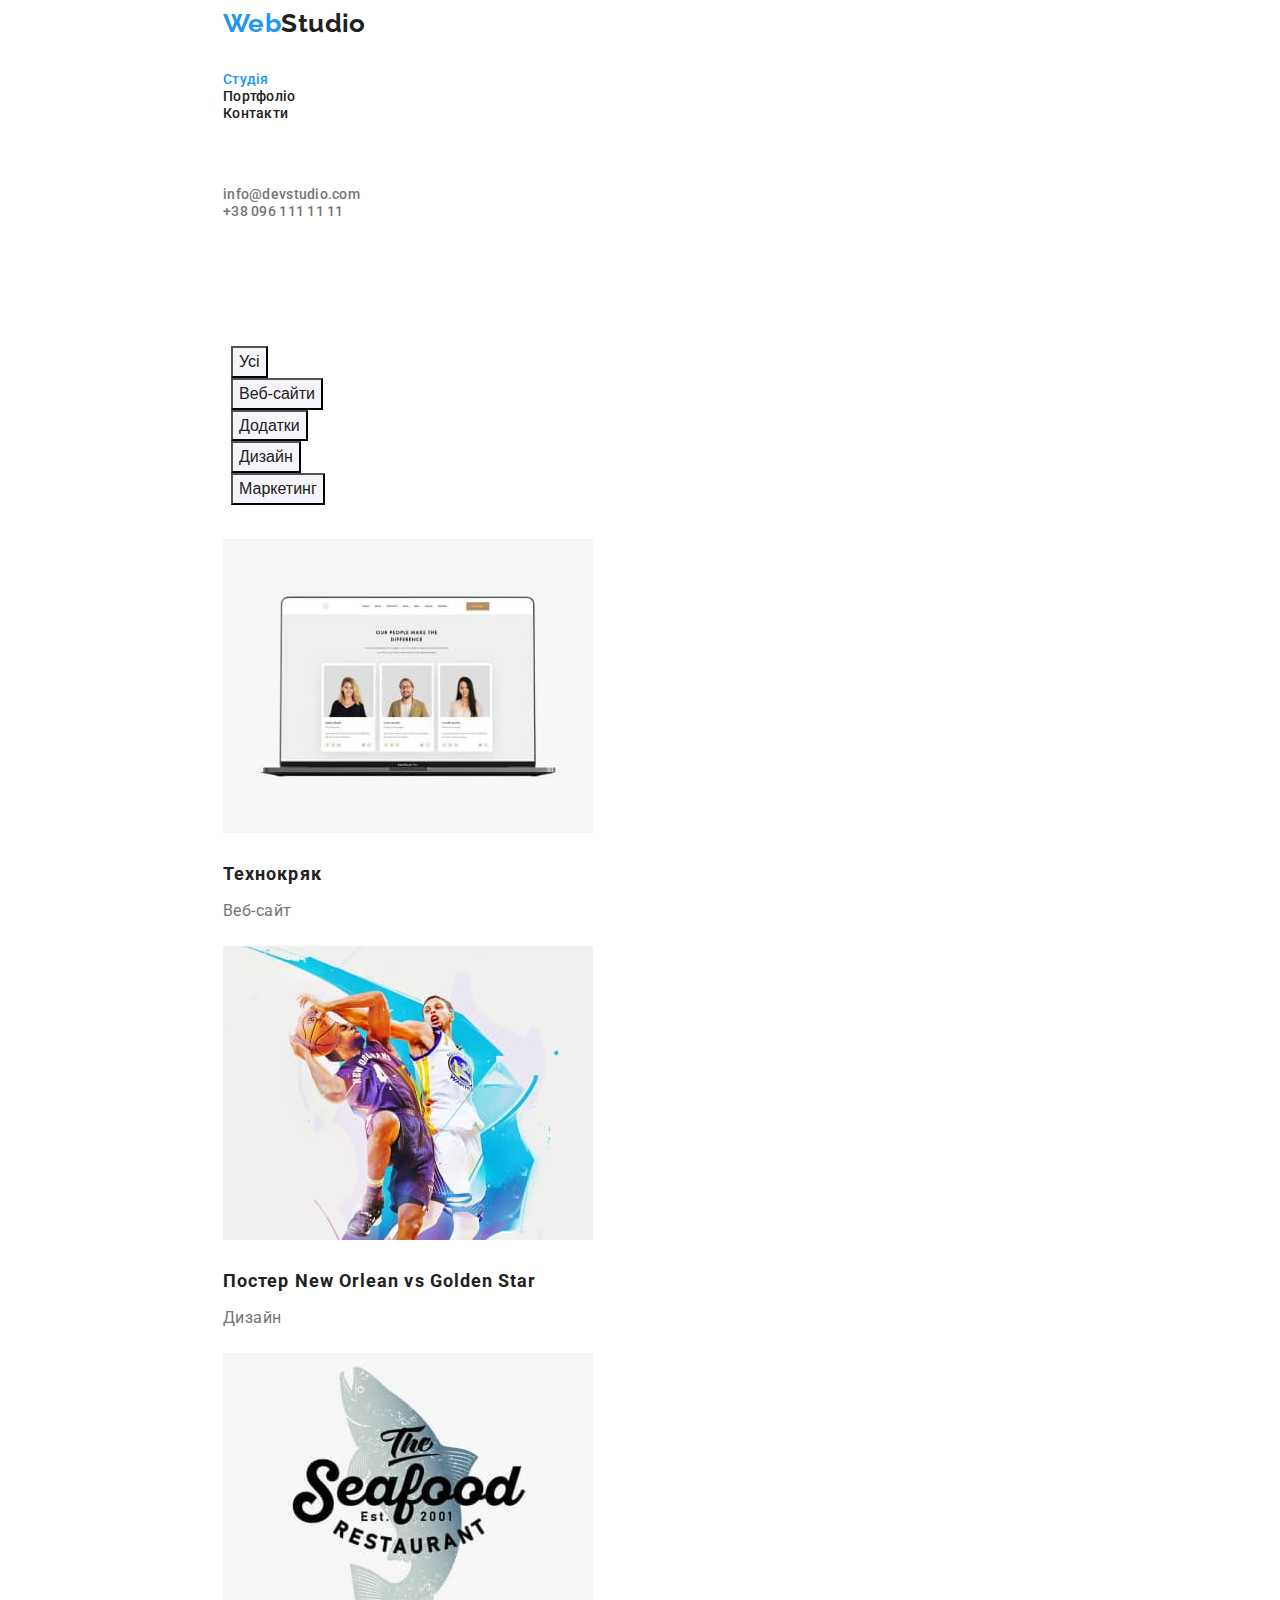
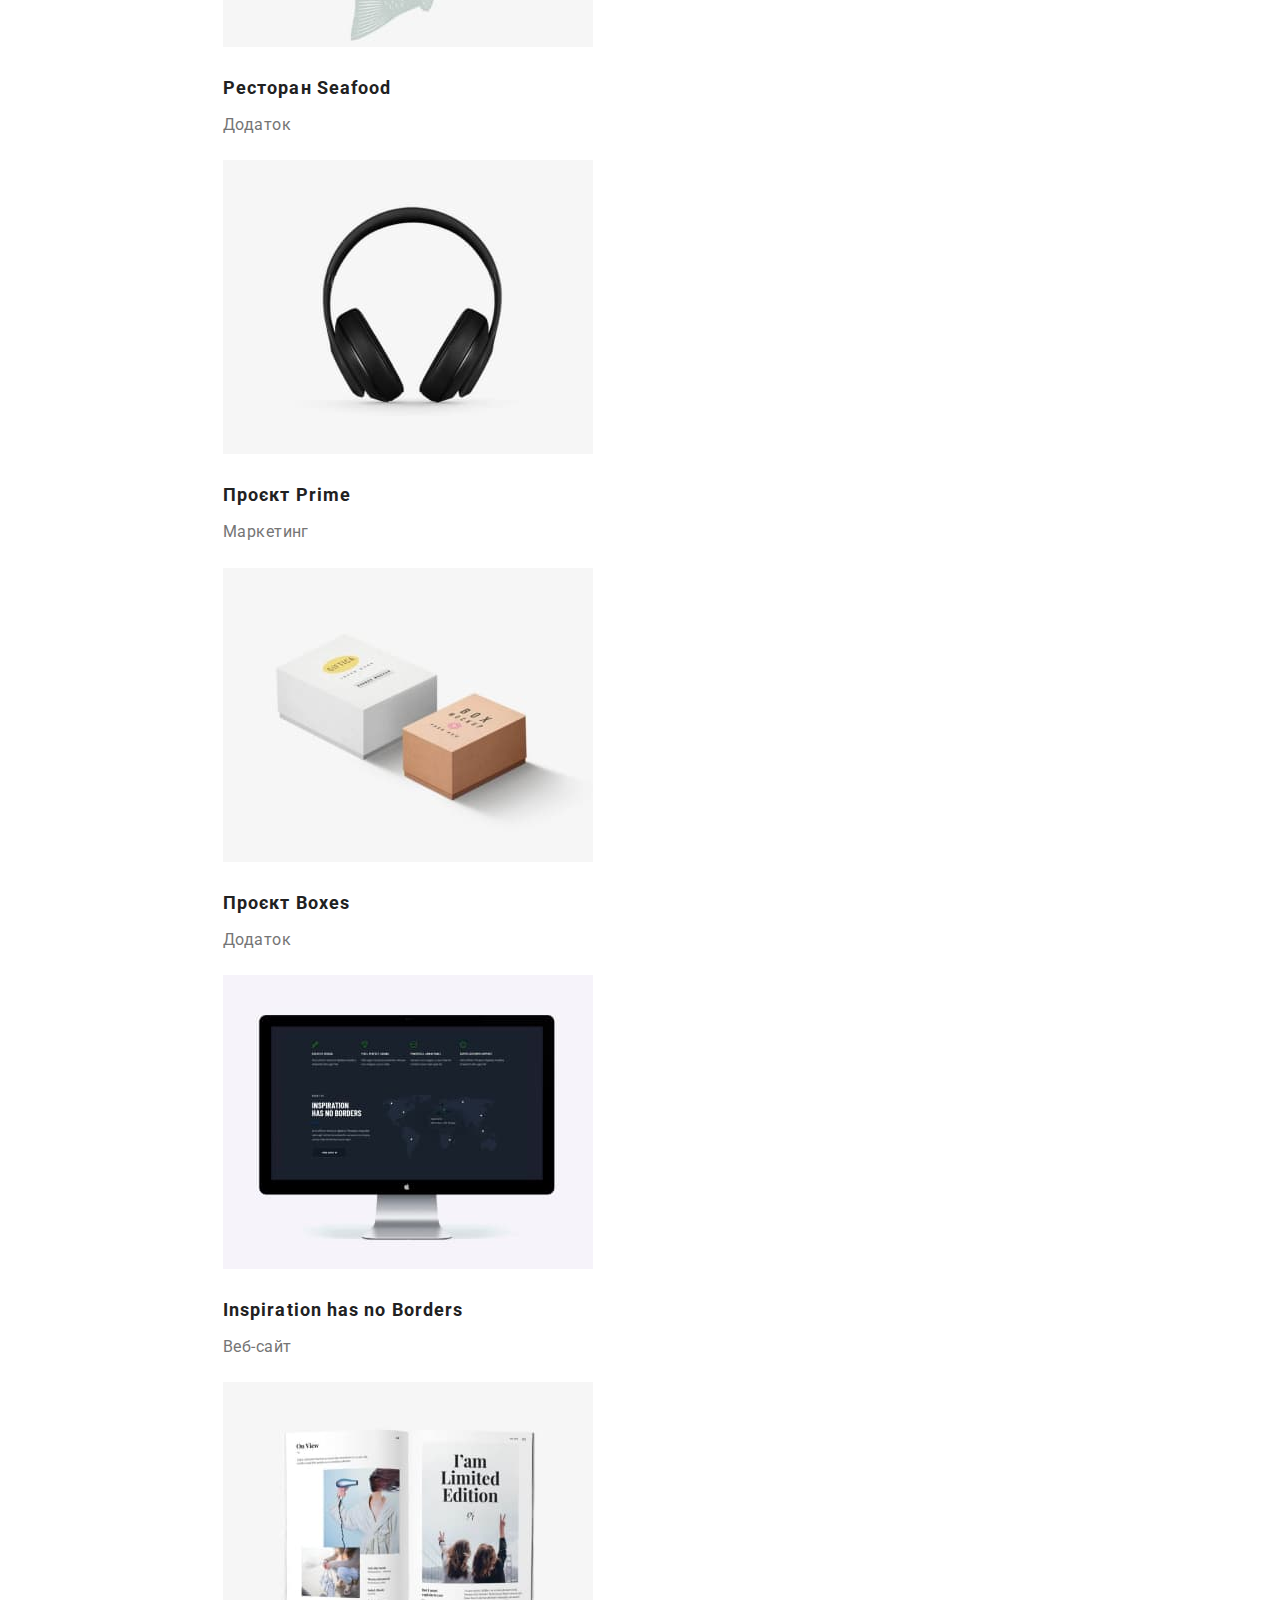
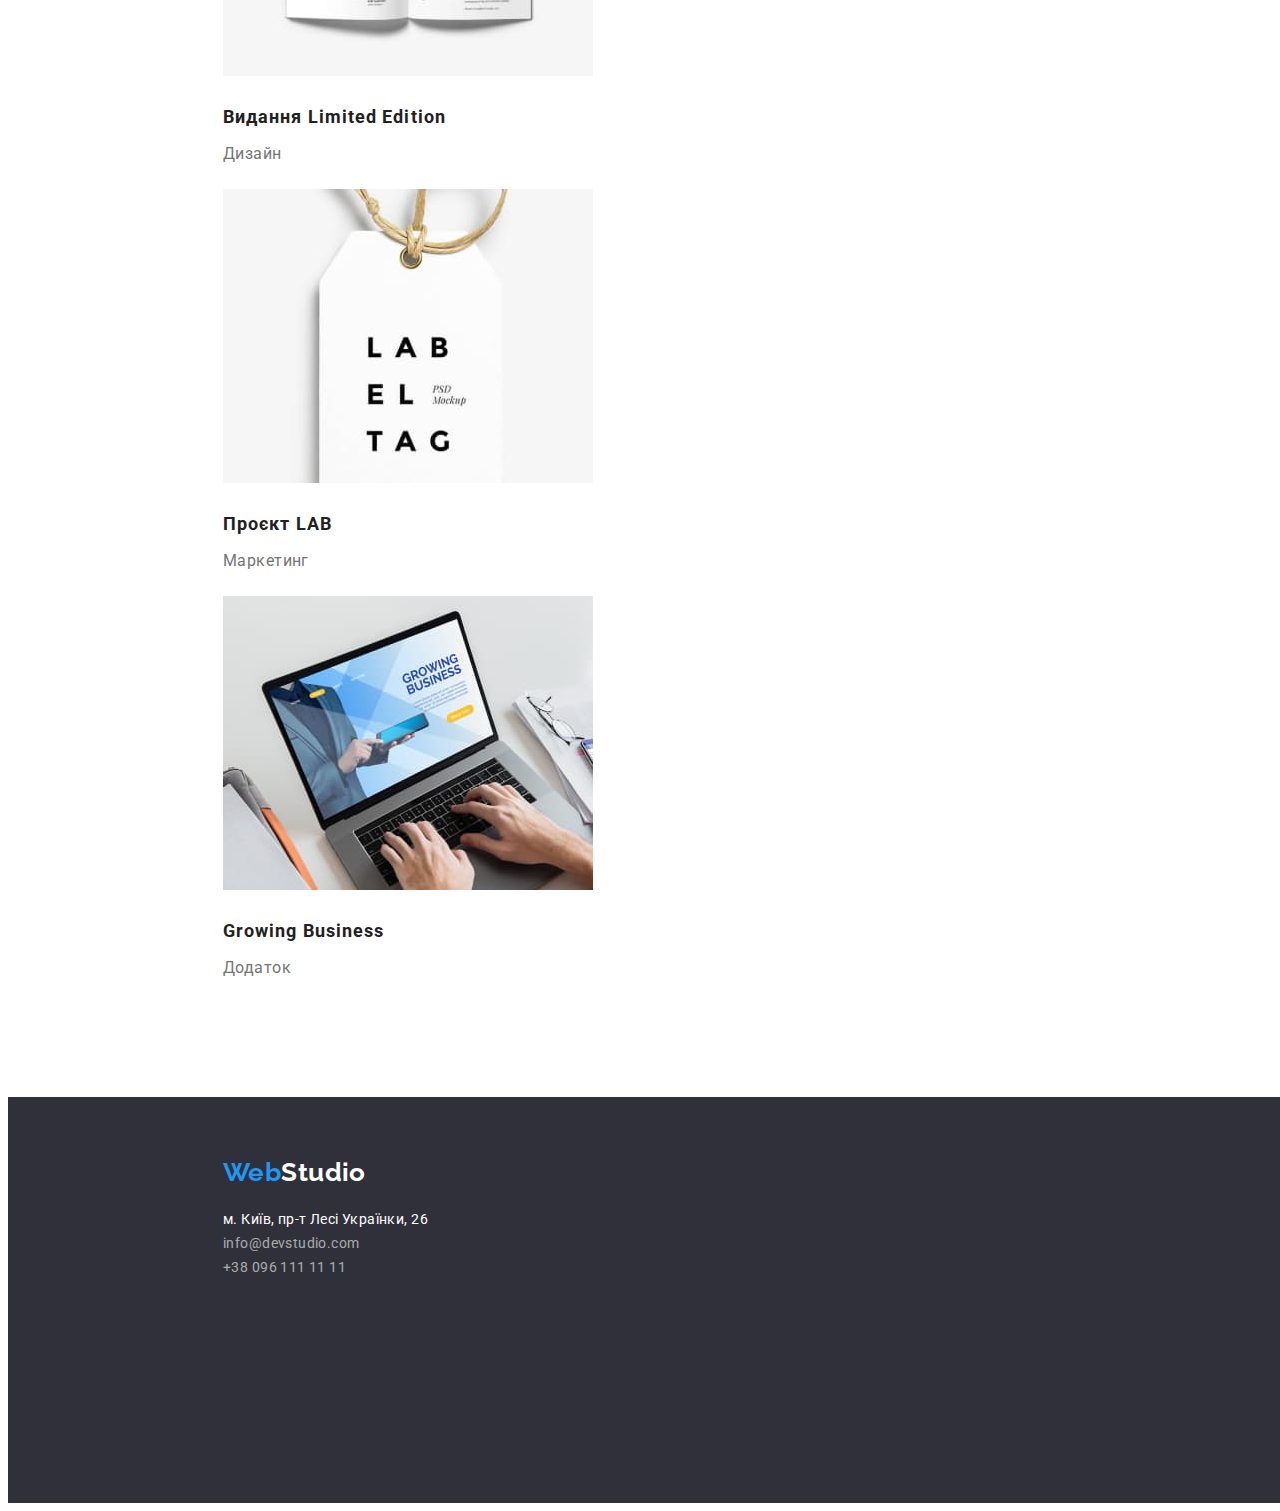
==== commit 5e3cfdb2: "Робота з сторінкою Portfolio" ====
--- a/portfolio.html
+++ b/portfolio.html
@@ -38,88 +38,92 @@
 
     <main>
         <section class="section">
-            <h1 class="section-title">Портфоліо</h1>
-
-            <!-- navigtion -->
-            <ul class="filter-nav list">
-                <li><button type="button" class="button">Усі</button></li>
-                <li><button type="button" class="button">Веб-сайти</button></li>
-                <li><button type="button" class="button">Додатки</button></li>
-                <li><button type="button" class="button">Дизайн</button></li>
-                <li><button type="button" class="button">Маркетинг</button></li>
-            </ul>
-
-            <!-- Examples -->
-            <ul class="works list">
-                <li>
-                    <a href="" class="link">
-                        <img src="./images/filtr.jpg" alt="Сторінка сайту" width="370" />
-                        <h2 class="title">Технокряк</h2>
-                        <p class="text">Веб-сайт</p>
-                    </a>
-                </li>
-                <li>
-                    <a href="" class="link">
-                        <img src="./images/filtr2.jpg" alt="Два баскетболіста" width="370" />
-                        <h2 class="title">Постер New Orlean vs Golden Star</h2>
-                        <p class="text">Дизайн</p>
-                    </a>
-                </li>
-                <li>
-                    <a href="" class="link">
-                        <img src="./images/filtr3.jpg" alt="Лого ресторану" width="370" />
-                        <h2 class="title">Ресторан Seafood</h2>
-                        <p class="text">Додаток</p>
-                    </a>
-                </li>
-                <li>
-                    <a href="" class="link">
-                        <img src="./images/filtr4.jpg" alt="Навушники" width="370" />
-                        <h2 class="title">Проєкт Prime</h2>
-                        <p class="text">Маркетинг</p>
-                    </a>
-                </li>
-                <li>
-                    <a href="" class="link">
-                        <img src="./images/filtr5.jpg" alt="Дві коробки" width="370" />
-                        <h2 class="title">Проєкт Boxes</h2>
-                        <p class="text">Додаток</p>
-                    </a>
-                </li>
-                <li>
-                    <a href="" class="link">
-                        <img src="./images/filtr6.jpg" alt="Увімкнений монітор" width="370" />
-                        <h2 class="title">Inspiration has no Borders</h2>
-                        <p class="text">Веб-сайт</p>
-                    </a>
-                </li>
-                <li>
-                    <a href="" class="link">
-                        <img src="./images/filtr7.jpg" alt="Розгорнутий журнал" width="370" />
-                        <h2 class="title">Видання Limited Edition</h2>
-                        <p class="text">Дизайн</p>
-                    </a>
-                </li>
-                <li>
-                    <a href="" class="link">
-                        <img src="./images/filtr8.jpg" alt="Лейбл" width="370" />
-                        <h2 class="title">Проєкт LAB</h2>
-                        <p class="text">Маркетинг</p>
-                    </a>
-                </li>
-                <li>
-                    <a href="" class="link">
-                        <img src="./images/filtr9.jpg" alt="Руки на клавіатурі ноутбука" width="370" />
-                        <h2 class="title">Growing Business</h2>
-                        <p class="text">Додаток</p>
-                    </a>
-                </li>
-            </ul>
+            <div class="container">
+                <h1 class="section-title visually-hidden">Портфоліо</h1>
+                
+                <!-- navigtion -->
+                <ul class="filter-nav list">
+                    <div class="button-nav">
+                        <li><button type="button" class="button">Усі</button></li>
+                        <li><button type="button" class="button">Веб-сайти</button></li>
+                        <li><button type="button" class="button">Додатки</button></li>
+                        <li><button type="button" class="button">Дизайн</button></li>
+                        <li><button type="button" class="button button-end">Маркетинг</button></li>
+                    </div>
+                </ul>
+                
+                <!-- Examples -->
+                <ul class="works list">
+                    <li>
+                        <a href="#" class="link">
+                            <img src="./images/filtr.jpg" alt="Сторінка сайту" width="370" />
+                            <h2 class="works-title">Технокряк</h2>
+                            <p class="works-text">Веб-сайт</p>
+                        </a>
+                    </li>
+                    <li>
+                        <a href="#" class="link">
+                            <img src="./images/filtr2.jpg" alt="Два баскетболіста" width="370" />
+                            <h2 class="works-title">Постер New Orlean vs Golden Star</h2>
+                            <p class="works-text">Дизайн</p>
+                        </a>
+                    </li>
+                    <li>
+                        <a href="#" class="link">
+                            <img src="./images/filtr3.jpg" alt="Лого ресторану" width="370" />
+                            <h2 class="works-title">Ресторан Seafood</h2>
+                            <p class="works-text">Додаток</p>
+                        </a>
+                    </li>
+                    <li>
+                        <a href="#" class="link">
+                            <img src="./images/filtr4.jpg" alt="Навушники" width="370" />
+                            <h2 class="works-title">Проєкт Prime</h2>
+                            <p class="works-text">Маркетинг</p>
+                        </a>
+                    </li>
+                    <li>
+                        <a href="#" class="link">
+                            <img src="./images/filtr5.jpg" alt="Дві коробки" width="370" />
+                            <h2 class="works-title">Проєкт Boxes</h2>
+                            <p class="works-text">Додаток</p>
+                        </a>
+                    </li>
+                    <li>
+                        <a href="#" class="link">
+                            <img src="./images/filtr6.jpg" alt="Увімкнений монітор" width="370" />
+                            <h2 class="works-title">Inspiration has no Borders</h2>
+                            <p class="works-text">Веб-сайт</p>
+                        </a>
+                    </li>
+                    <li>
+                        <a href="#" class="link">
+                            <img src="./images/filtr7.jpg" alt="Розгорнутий журнал" width="370" />
+                            <h2 class="works-title">Видання Limited Edition</h2>
+                            <p class="works-text">Дизайн</p>
+                        </a>
+                    </li>
+                    <li>
+                        <a href="#" class="link">
+                            <img src="./images/filtr8.jpg" alt="Лейбл" width="370" />
+                            <h2 class="works-title">Проєкт LAB</h2>
+                            <p class="works-text">Маркетинг</p>
+                        </a>
+                    </li>
+                    <li>
+                        <a href="#" class="link">
+                            <img src="./images/filtr9.jpg" alt="Руки на клавіатурі ноутбука" width="370" />
+                            <h2 class="works-title">Growing Business</h2>
+                            <p class="works-text">Додаток</p>
+                        </a>
+                    </li>
+                </ul>
+            </div>
         </section>
     </main>
 
    <footer>
-        <div class="contacts container">
+        <div class="contacts container section">
             <a class="logo-link" href="./index.html">
                 Web<span class="logo-footer">Studio</span>
             </a>
--- a/css/styles.css
+++ b/css/styles.css
@@ -299,6 +299,11 @@
 
 /* portfolio.html */
 /* filter */
+
+.button-nav {
+    margin-bottom: 34px;
+}
+
 .filter-nav .button {
     cursor: pointer;
     color: var(--title-text-color);
@@ -307,6 +312,11 @@
     font-size: 16px;
     line-height: 1.62;
     text-align: center;
+    margin-left: 8px;
+}
+
+.button-end {
+    margin-bottom: 0;
 }
 
 .filter-nav .button:hover,
@@ -320,19 +330,22 @@
     text-decoration: none;
 }
 
-.works .title {
+.works-title {
     color: var(--title-text-color);
     font-weight: 700;
     font-size: 18px;
     line-height: 2;
     letter-spacing: 0.06em;
-}
-
-.works .text {
+    margin-bottom: 4px;
+    margin-top: 20px;
+}
+
+.works-text {
     color: var(--primary-text-color);
     font-weight: 400;
     font-size: 16px;
     line-height: 1.88;
+    margin-bottom: 20px;
 }
 
 
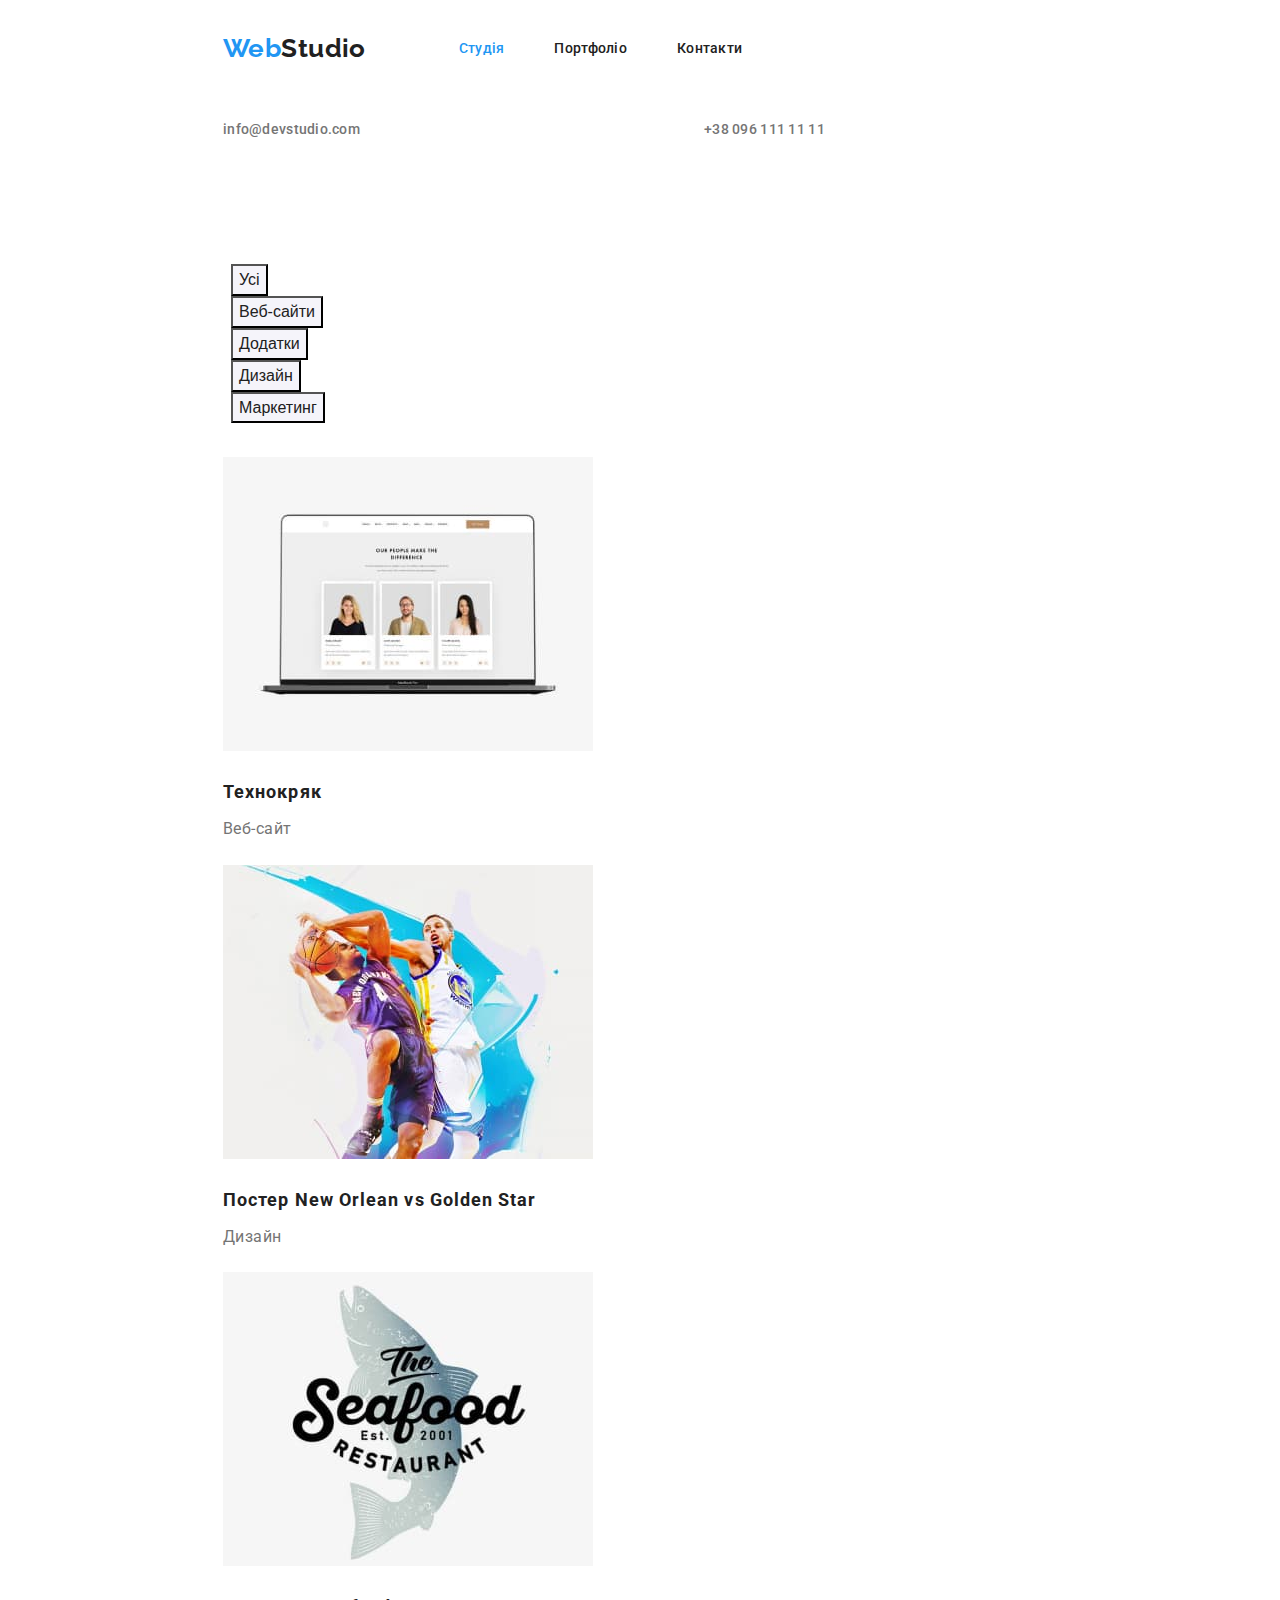
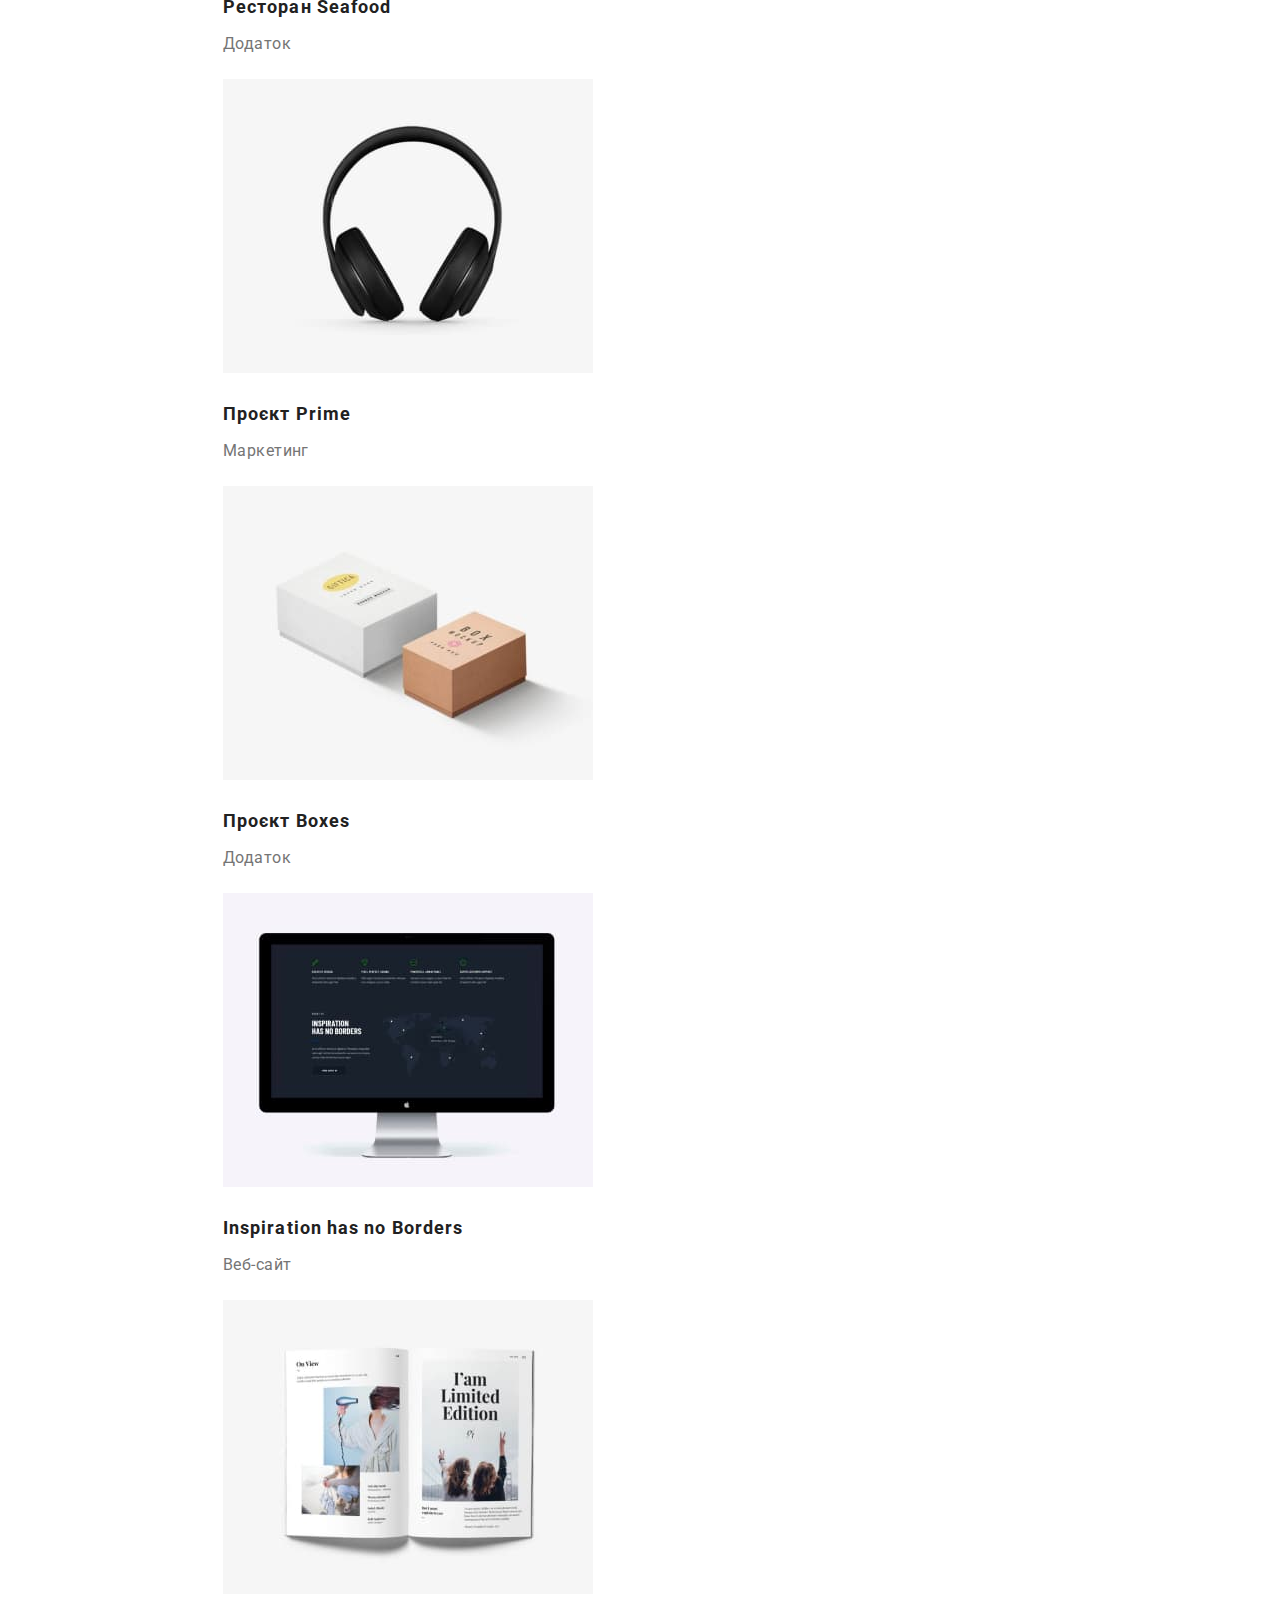
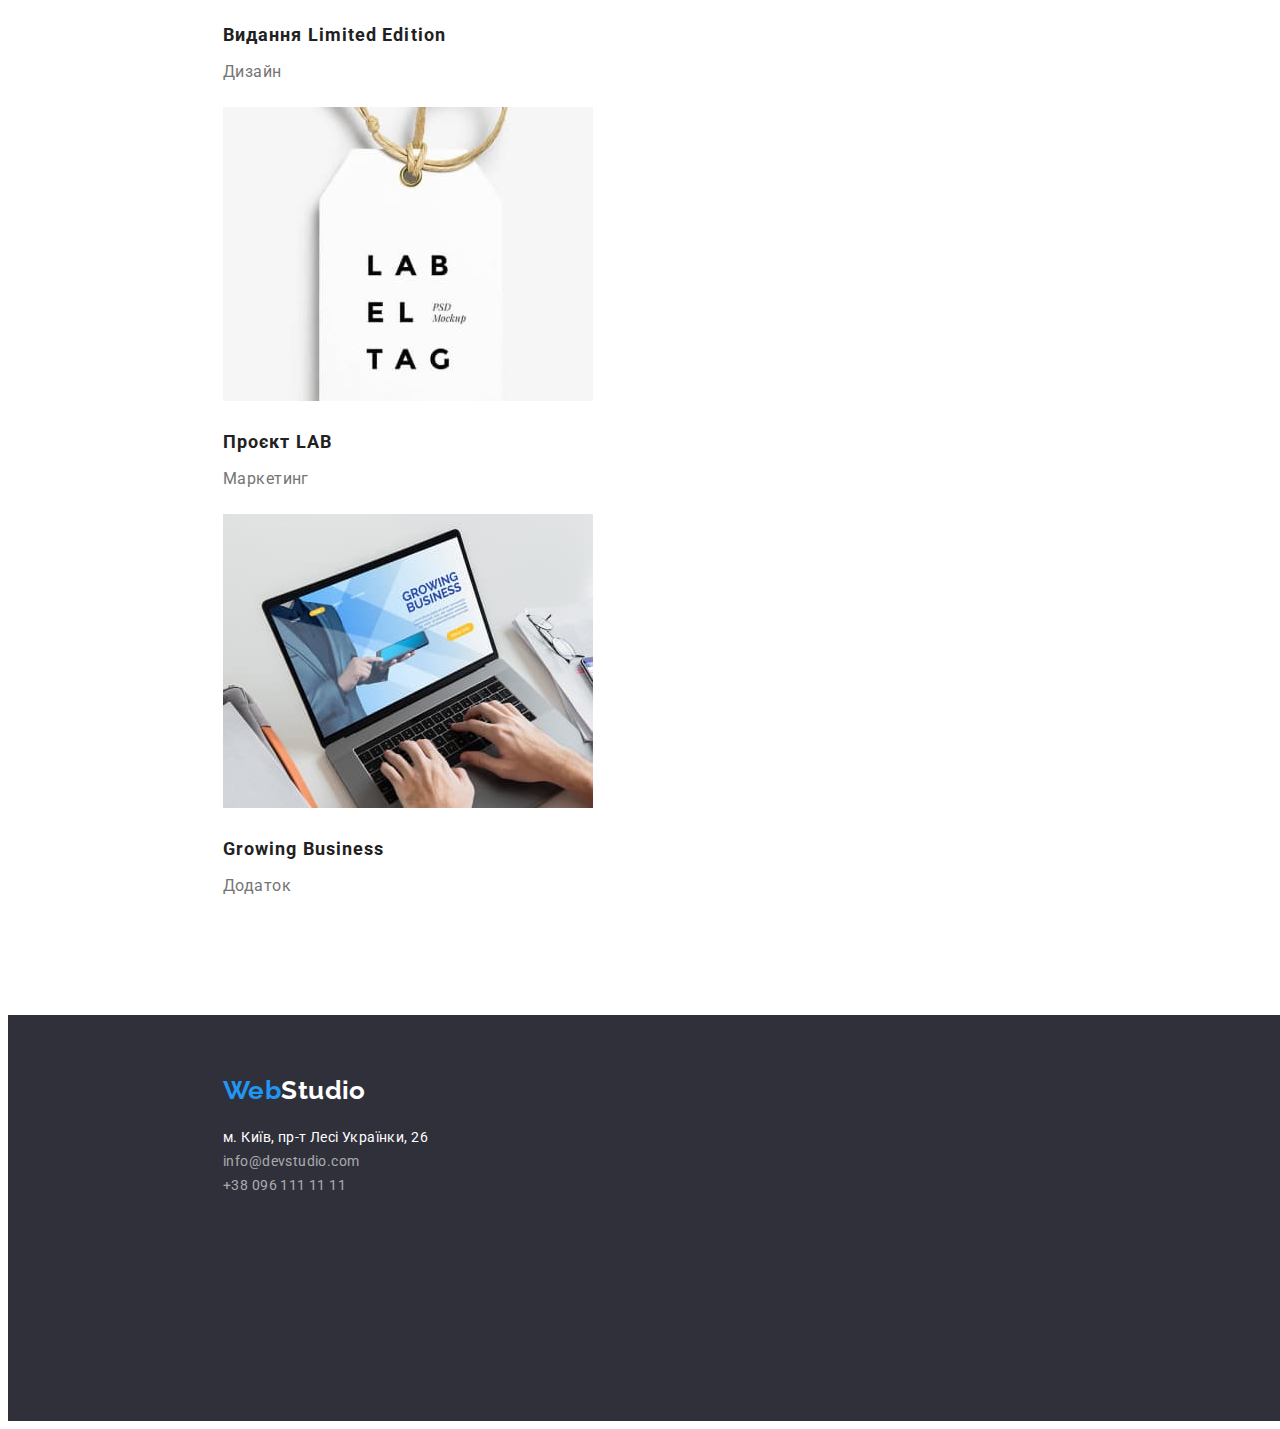
==== commit 1b203a74: "Вирівнює елементи в секціях в рядок" ====
--- a/portfolio.html
+++ b/portfolio.html
@@ -53,65 +53,65 @@
                 </ul>
                 
                 <!-- Examples -->
-                <ul class="works list">
+                <ul class="works list flex-container">
                     <li>
-                        <a href="#" class="link">
+                        <a href="#" class="link flex-element">
                             <img src="./images/filtr.jpg" alt="Сторінка сайту" width="370" />
                             <h2 class="works-title">Технокряк</h2>
                             <p class="works-text">Веб-сайт</p>
                         </a>
                     </li>
                     <li>
-                        <a href="#" class="link">
+                        <a href="#" class="link flex-element">
                             <img src="./images/filtr2.jpg" alt="Два баскетболіста" width="370" />
                             <h2 class="works-title">Постер New Orlean vs Golden Star</h2>
                             <p class="works-text">Дизайн</p>
                         </a>
                     </li>
                     <li>
-                        <a href="#" class="link">
+                        <a href="#" class="link flex-element">
                             <img src="./images/filtr3.jpg" alt="Лого ресторану" width="370" />
                             <h2 class="works-title">Ресторан Seafood</h2>
                             <p class="works-text">Додаток</p>
                         </a>
                     </li>
                     <li>
-                        <a href="#" class="link">
+                        <a href="#" class="link flex-element">
                             <img src="./images/filtr4.jpg" alt="Навушники" width="370" />
                             <h2 class="works-title">Проєкт Prime</h2>
                             <p class="works-text">Маркетинг</p>
                         </a>
                     </li>
                     <li>
-                        <a href="#" class="link">
+                        <a href="#" class="link flex-element">
                             <img src="./images/filtr5.jpg" alt="Дві коробки" width="370" />
                             <h2 class="works-title">Проєкт Boxes</h2>
                             <p class="works-text">Додаток</p>
                         </a>
                     </li>
                     <li>
-                        <a href="#" class="link">
+                        <a href="#" class="link flex-element">
                             <img src="./images/filtr6.jpg" alt="Увімкнений монітор" width="370" />
                             <h2 class="works-title">Inspiration has no Borders</h2>
                             <p class="works-text">Веб-сайт</p>
                         </a>
                     </li>
                     <li>
-                        <a href="#" class="link">
+                        <a href="#" class="link flex-element">
                             <img src="./images/filtr7.jpg" alt="Розгорнутий журнал" width="370" />
                             <h2 class="works-title">Видання Limited Edition</h2>
                             <p class="works-text">Дизайн</p>
                         </a>
                     </li>
                     <li>
-                        <a href="#" class="link">
+                        <a href="#" class="link flex-element">
                             <img src="./images/filtr8.jpg" alt="Лейбл" width="370" />
                             <h2 class="works-title">Проєкт LAB</h2>
                             <p class="works-text">Маркетинг</p>
                         </a>
                     </li>
                     <li>
-                        <a href="#" class="link">
+                        <a href="#" class="link flex-element">
                             <img src="./images/filtr9.jpg" alt="Руки на клавіатурі ноутбука" width="370" />
                             <h2 class="works-title">Growing Business</h2>
                             <p class="works-text">Додаток</p>
--- a/css/styles.css
+++ b/css/styles.css
@@ -68,6 +68,22 @@
 }
 
 /* header */
+
+.header-nav {
+        display: flex;
+        align-items: center;
+}
+ 
+ .site-nav {
+    display: flex;
+    margin-left: 93px;
+    gap: 50px;
+ }
+
+ .contact-nav {
+    display: flex;
+ }
+
 /* logo */
 .logo-link {
     color: var(--acent-color);
@@ -88,7 +104,6 @@
     line-height: 1.19;
     padding-top: 24px;
     padding-bottom: 25px;
-    margin-right: 93px;
 }
 
 /* site-nav */
@@ -170,6 +185,12 @@
 }
 
 /* benefits */
+
+.benefit-list {
+    display: flex;
+    gap: 30px;
+}
+
 .section-title {
     color: var(--title-text-color);
     font-weight: 700;
@@ -197,12 +218,24 @@
 }
 
 /* Services */
+
+.img {
+    display: block;
+    max-width: 100%;
+    height: auto;
+}
 .services {
     margin-bottom: 50px;
+    align-items: center;
 }
 
 .services-img {
     margin-left: 30px;
+}
+
+.services-container {
+    display: flex;
+    gap: 30px;
 }
 
 /* team */
@@ -210,11 +243,21 @@
     background-color: var(--filter-background-color)
 }
 
+.member {
+    align-content: space-between;
+}
+
+.team {
+    display: flex;
+    gap: 30px;
+}
+
 .member:not(:last-child) {
-    margin-bottom: 30px;
+    margin-left: 30px;
 }
 
 .member-name {
+    margin-top: 30px;
     margin-bottom: 10px;
 }
 
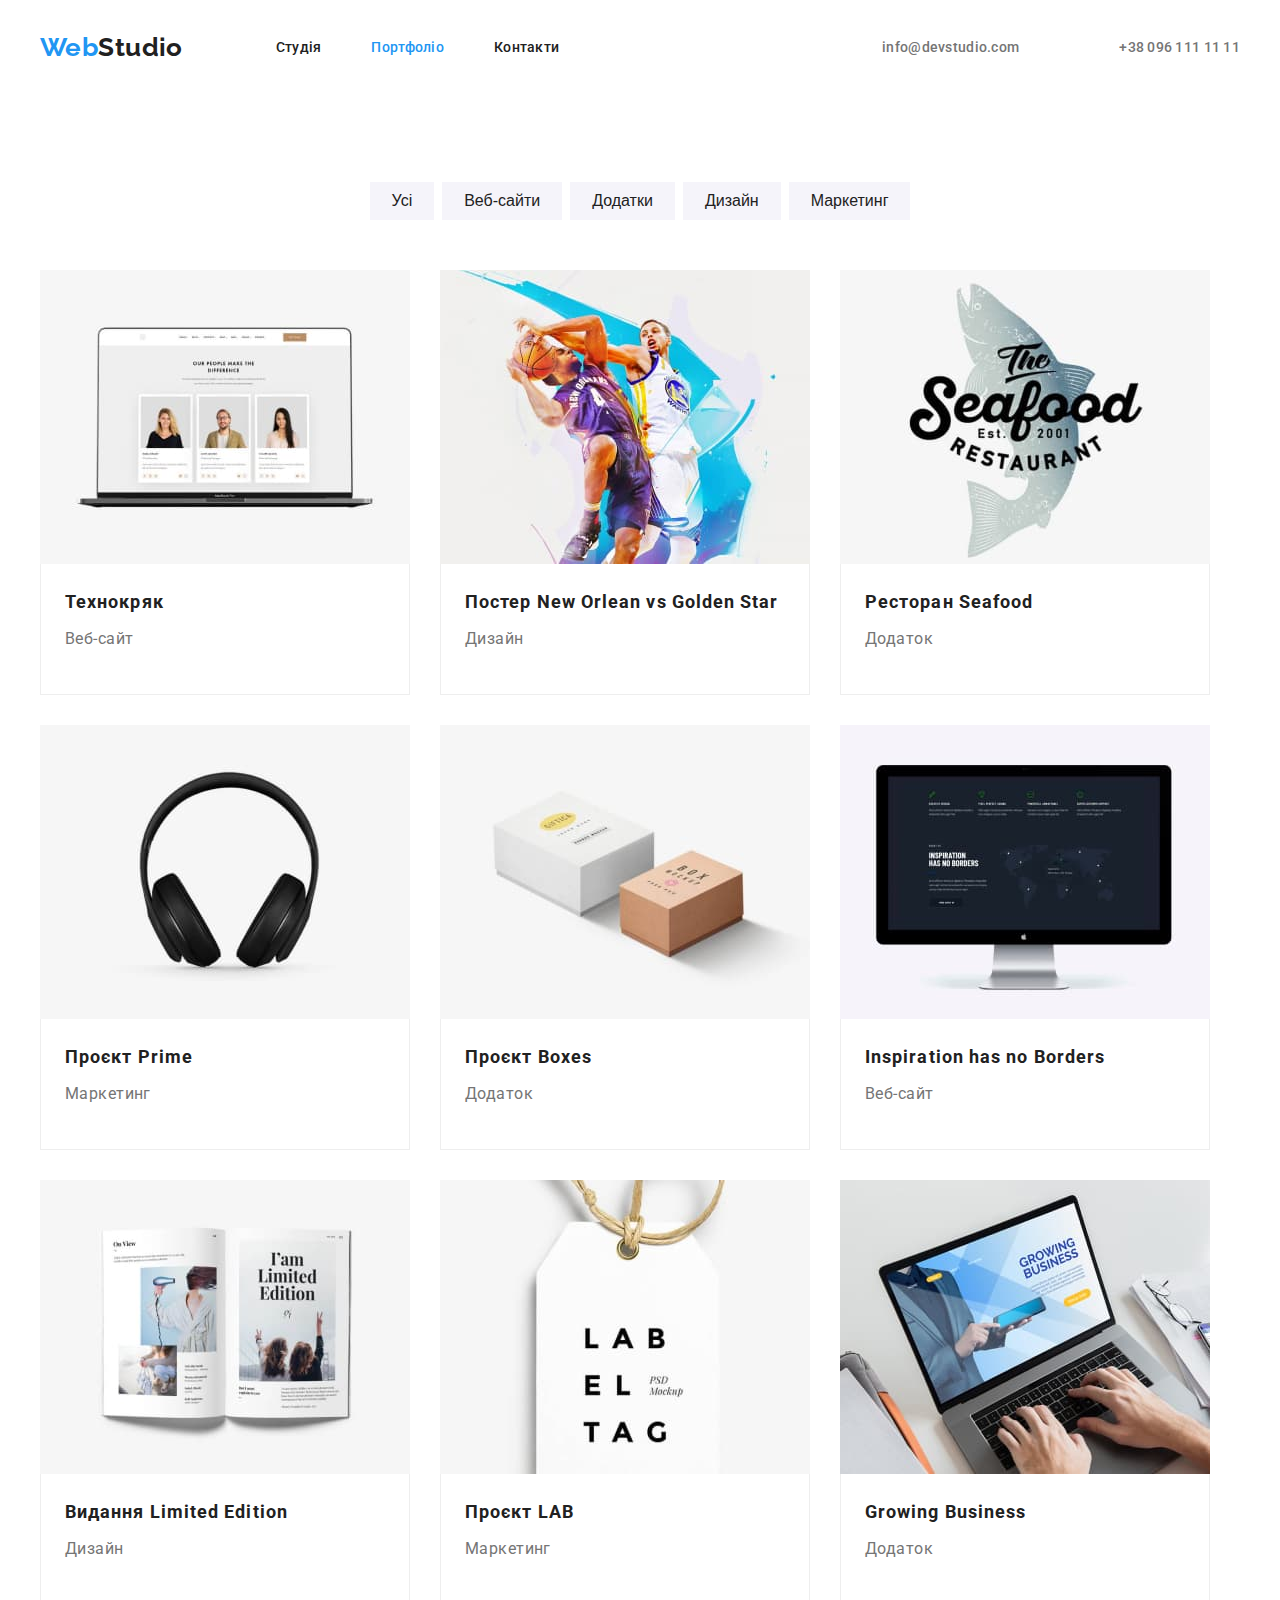
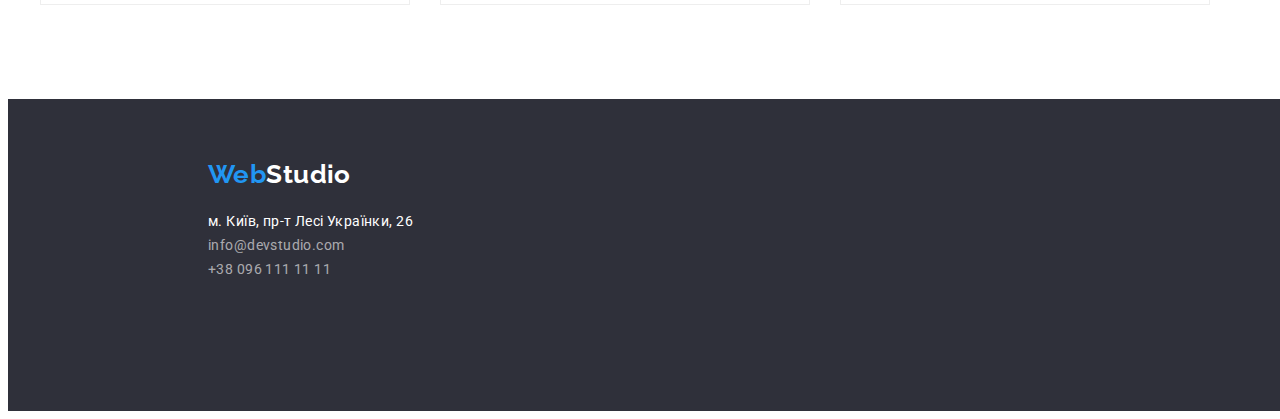
==== commit d1dec893: "Закінчує стилізацію сторінки Portfolio" ====
--- a/portfolio.html
+++ b/portfolio.html
@@ -5,7 +5,7 @@
     <meta charset="UTF-8">
     <meta http-equiv="X-UA-Compatible" content="IE=edge">
     <meta name="viewport" content="width=device-width, initial-scale=1.0">
-    <title>Document</title>
+    <title>Portfolio</title>
     <link rel="stylesheet" href="https://cdnjs.cloudflare.com/ajax/libs/modern-normalize/1.1.0/modern-normalize.min.css"
         integrity="sha512-wpPYUAdjBVSE4KJnH1VR1HeZfpl1ub8YT/NKx4PuQ5NmX2tKuGu6U/JRp5y+Y8XG2tV+wKQpNHVUX03MfMFn9Q=="
         crossorigin="anonymous" referrerpolicy="no-referrer" />
@@ -17,21 +17,21 @@
 
 <body class="page">
     <header class="header">
-        <div class="container">
+        <div class="container header-container">
             <nav class="header-nav">
                 <a class="logo-link" href="./index.html">
                     Web<span class="logo-header">Studio</span>
                 </a>
                 <ul class="site-nav list">
-                    <li><a href="./index.html" class="link current">Студія</a></li>
-                    <li><a href="./portfolio.html" class="link">Портфоліо</a></li>
+                    <li><a href="./index.html" class="link">Студія</a></li>
+                    <li><a href="./portfolio.html" class="link current">Портфоліо</a></li>
                     <li><a href="" class="link">Контакти</a></li>
                 </ul>
             </nav>
 
             <ul class="contact-nav list">
                 <li><a href="mailto:info@devstudio.com" class="header-email">info@devstudio.com</a></li>
-                <li><a href="tel:+380961111111">+38 096 111 11 11</a></li>
+                <li><a href="tel:+380961111111" class="contact-phone">+38 096 111 11 11</a></li>
             </ul>
         </div>
     </header>
@@ -40,81 +40,97 @@
         <section class="section">
             <div class="container">
                 <h1 class="section-title visually-hidden">Портфоліо</h1>
-                
+
                 <!-- navigtion -->
-                <ul class="filter-nav list">
-                    <div class="button-nav">
-                        <li><button type="button" class="button">Усі</button></li>
-                        <li><button type="button" class="button">Веб-сайти</button></li>
-                        <li><button type="button" class="button">Додатки</button></li>
-                        <li><button type="button" class="button">Дизайн</button></li>
-                        <li><button type="button" class="button button-end">Маркетинг</button></li>
-                    </div>
+                <ul class="button-nav filter-nav list">
+                    <li><button type="button" class="button">Усі</button></li>
+                    <li><button type="button" class="button">Веб-сайти</button></li>
+                    <li><button type="button" class="button">Додатки</button></li>
+                    <li><button type="button" class="button">Дизайн</button></li>
+                    <li><button type="button" class="button">Маркетинг</button></li>
                 </ul>
-                
+
                 <!-- Examples -->
-                <ul class="works list flex-container">
+                <ul class="works list">
                     <li>
-                        <a href="#" class="link flex-element">
-                            <img src="./images/filtr.jpg" alt="Сторінка сайту" width="370" />
-                            <h2 class="works-title">Технокряк</h2>
-                            <p class="works-text">Веб-сайт</p>
+                        <a href="#" class="link">
+                            <img class="img" src="./images/filtr.jpg" alt="Сторінка сайту" width="370" />
+                            <div class="content-border">
+                                <h2 class="works-title">Технокряк</h2>
+                                <p class="works-text">Веб-сайт</p>
+                            </div>
                         </a>
                     </li>
                     <li>
-                        <a href="#" class="link flex-element">
-                            <img src="./images/filtr2.jpg" alt="Два баскетболіста" width="370" />
-                            <h2 class="works-title">Постер New Orlean vs Golden Star</h2>
-                            <p class="works-text">Дизайн</p>
+                        <a href="#" class="link">
+                            <img class="img" src="./images/filtr2.jpg" alt="Два баскетболіста" width="370" />
+                            <div class="content-border">
+                                <h2 class="works-title">Постер New Orlean vs Golden Star</h2>
+                                <p class="works-text">Дизайн</p>
+                            </div>
                         </a>
                     </li>
                     <li>
-                        <a href="#" class="link flex-element">
-                            <img src="./images/filtr3.jpg" alt="Лого ресторану" width="370" />
-                            <h2 class="works-title">Ресторан Seafood</h2>
-                            <p class="works-text">Додаток</p>
+                        <a href="#" class="link">
+                            <img class="img" src="./images/filtr3.jpg" alt="Лого ресторану" width="370" />
+                            <div class="content-border">
+                                <h2 class="works-title">Ресторан Seafood</h2>
+                                <p class="works-text">Додаток</p>
+                            </div>
                         </a>
                     </li>
                     <li>
-                        <a href="#" class="link flex-element">
-                            <img src="./images/filtr4.jpg" alt="Навушники" width="370" />
-                            <h2 class="works-title">Проєкт Prime</h2>
-                            <p class="works-text">Маркетинг</p>
+                        <a href="#" class="link">
+                            <img class="img" src="./images/filtr4.jpg" alt="Навушники" width="370" />
+                            <div class="content-border">
+                                <h2 class="works-title">Проєкт Prime</h2>
+                                <p class="works-text">Маркетинг</p>
+                            </div>
                         </a>
                     </li>
                     <li>
-                        <a href="#" class="link flex-element">
-                            <img src="./images/filtr5.jpg" alt="Дві коробки" width="370" />
-                            <h2 class="works-title">Проєкт Boxes</h2>
-                            <p class="works-text">Додаток</p>
+                        <a href="#" class="link">
+                            <img class="img" src="./images/filtr5.jpg" alt="Дві коробки" width="370" />
+                            <div class="content-border">
+                                <h2 class="works-title">Проєкт Boxes</h2>
+                                <p class="works-text">Додаток</p>
+                            </div>
                         </a>
                     </li>
                     <li>
-                        <a href="#" class="link flex-element">
-                            <img src="./images/filtr6.jpg" alt="Увімкнений монітор" width="370" />
-                            <h2 class="works-title">Inspiration has no Borders</h2>
-                            <p class="works-text">Веб-сайт</p>
+                        <a href="#" class="link">
+                            <img class="img" src="./images/filtr6.jpg" alt="Увімкнений монітор" width="370" />
+                            <div class="content-border">
+                                <h2 class="works-title">Inspiration has no Borders</h2>
+                                <p class="works-text">Веб-сайт</p>
+                            </div>
                         </a>
                     </li>
                     <li>
-                        <a href="#" class="link flex-element">
-                            <img src="./images/filtr7.jpg" alt="Розгорнутий журнал" width="370" />
-                            <h2 class="works-title">Видання Limited Edition</h2>
-                            <p class="works-text">Дизайн</p>
+                        <a href="#" class="link">
+                            <img class="img" src="./images/filtr7.jpg" alt="Розгорнутий журнал" width="370" />
+                            <div class="content-border">
+                                <h2 class="works-title">Видання Limited Edition</h2>
+                                <p class="works-text">Дизайн</p>
+                            </div>
                         </a>
                     </li>
                     <li>
-                        <a href="#" class="link flex-element">
-                            <img src="./images/filtr8.jpg" alt="Лейбл" width="370" />
-                            <h2 class="works-title">Проєкт LAB</h2>
-                            <p class="works-text">Маркетинг</p>
+                        <a href="#" class="link">
+                            <img class="img" src="./images/filtr8.jpg" alt="Лейбл" width="370" />
+                            <div class="content-border">
+                                <h2 class="works-title">Проєкт LAB</h2>
+                                <p class="works-text">Маркетинг</p>
+                            </div>
                         </a>
                     </li>
                     <li>
-                        <a href="#" class="link flex-element">
-                            <img src="./images/filtr9.jpg" alt="Руки на клавіатурі ноутбука" width="370" />
-                            <h2 class="works-title">Growing Business</h2>
-                            <p class="works-text">Додаток</p>
+                        <a href="#" class="link">
+                            <img class="img" src="./images/filtr9.jpg" alt="Руки на клавіатурі ноутбука" width="370" />
+                            <div class="content-border">
+                                <h2 class="works-title">Growing Business</h2>
+                                <p class="works-text">Додаток</p>
+                            </div>
                         </a>
                     </li>
                 </ul>
@@ -122,25 +138,22 @@
         </section>
     </main>
 
-   <footer>
-        <div class="contacts container section">
+    <footer class="footer">
+        <div class="contacts container">
             <a class="logo-link" href="./index.html">
                 Web<span class="logo-footer">Studio</span>
             </a>
 
             <address>
-                <ul class="coordinates list">
-                    <div class="address">
-                        <li><a class="location"
+                <ul class="address coordinates list">
+                    <li><a class="location"
                             href="https://www.google.com/maps/d/viewer?mid=10uSM3H-mIU3GznYo2szRIEphczw&hl=en_US&ll=50.42732700000001%2C30.538092&z=17"
                             target="_blank" rel="noopener noreferrer">м. Київ, пр-т Лесі Українки, 26</a></li>
-                        <li><a class="address-title" href="mailto:info@devstudio.com">info@devstudio.com</a></li>
-                        <li><a class="address-title" href="tel:+380961111111">+38 096 111 11 11</a></li>
-                    </div>
+                    <li><a class="address-title" href="mailto:info@devstudio.com">info@devstudio.com</a></li>
+                    <li><a class="address-title" href="tel:+380961111111">+38 096 111 11 11</a></li>
                 </ul>
             </address>
         </div>
-
     </footer>
 </body>
 
--- a/css/styles.css
+++ b/css/styles.css
@@ -38,9 +38,9 @@
 }
 
 .container {
-    max-width: 1240px;
-    padding-left: 215px;
-    padding-right: 215px;
+    max-width: 1200px;
+    padding-left: 15px;
+    padding-right: 15px;
     margin-left: auto;
     margin-right: auto;
 }
@@ -76,12 +76,15 @@
  
  .site-nav {
     display: flex;
-    margin-left: 93px;
+    margin-left: auto;
     gap: 50px;
  }
 
  .contact-nav {
     display: flex;
+    gap: 50px;
+    align-items: center;
+    margin-left: auto;
  }
 
 /* logo */
@@ -108,9 +111,13 @@
 
 /* site-nav */
 
-.site-nav, .contact-nav {
+.link, .header-email, .contact-phone {
     padding-top: 32px;
     padding-bottom: 32px;
+}
+
+.site-nav {
+    margin-left: 93px;
 }
 
 .site-nav .link {
@@ -148,18 +155,25 @@
 }
 
 .header-email {
-    margin-right: 344px;
-}
-
+    margin-right: 50px;
+}
+
+.header-container {
+    display: flex;
+}
 /* main */
+.hero {
+    background-color: #2F303A;
+    height: 600px;
+    max-width: 1600px;
+    text-align: center;
+    margin-left: auto;
+    margin-right: auto;
+}
+
 .hero-content {
     padding-top: 200px;
     padding-bottom: 200px;
-}
-
-.hero {
-    background-color: #2F303A;
-    text-align: center;
 }
 
 .hero-title {
@@ -169,7 +183,9 @@
     line-height: 1.36;
     letter-spacing: 0.06em;
     text-transform: uppercase;
+    text-align: center;
     margin-bottom: 30px;
+    
 }
 
 /* button */
@@ -182,9 +198,17 @@
     font-size: 16px;
     line-height: 1.88;
     letter-spacing: 0.06em;
-}
-
-/* benefits */
+    padding: 10px 32px;
+
+}
+
+.benefit-item {
+    width: 270px;
+}
+
+.services-main {
+    padding-top: 0;
+}
 
 .benefit-list {
     display: flex;
@@ -197,6 +221,7 @@
     font-size: 36px;
     line-height: 1.17;
     text-align: center;
+    margin: 50px;
 }
 
 .benefit-description:not(:last-child) {
@@ -224,23 +249,25 @@
     max-width: 100%;
     height: auto;
 }
+
 .services {
     margin-bottom: 50px;
     align-items: center;
 }
-
-.services-img {
-    margin-left: 30px;
-}
-
 .services-container {
     display: flex;
     gap: 30px;
+    margin-bottom: 50px;
+    align-items: center;
 }
 
 /* team */
 .members {
-    background-color: var(--filter-background-color)
+    background-color: var(--filter-background-color);
+    max-width: 1600px;
+    margin-left: auto;
+    margin-right: auto;
+    
 }
 
 .member {
@@ -281,13 +308,13 @@
 }
 
 /* footer */
-.contacts {
+.footer {
     background-color: #2F303A;
     height: 252px;
     width: 1600px;
     padding-top: 60px;
-    margin-left: none;
-    margin-right: none;
+    margin-left: auto;
+    margin-right: auto;
 }
 
 .logo-link {
@@ -344,7 +371,11 @@
 /* filter */
 
 .button-nav {
-    margin-bottom: 34px;
+    display: flex;
+    align-items: center;
+    gap: 8px;
+    padding-bottom: 50px;
+    justify-content: center;
 }
 
 .filter-nav .button {
@@ -354,12 +385,6 @@
     font-weight: 500;
     font-size: 16px;
     line-height: 1.62;
-    text-align: center;
-    margin-left: 8px;
-}
-
-.button-end {
-    margin-bottom: 0;
 }
 
 .filter-nav .button:hover,
@@ -368,9 +393,28 @@
     background-color: var(--acent-color);
 }
 
+.button {
+    border: transparent;
+    padding: 6px 22px;
+}
+
 /* Examples */
+.works {
+    display: flex;
+    flex-wrap: wrap;
+    align-items: center;
+    gap: 30px;
+
+}
+
 .works .link {
     text-decoration: none;
+}
+
+.content-border {
+    padding: 20px 24px;
+    border: 1px solid #EEEEEE;
+    border-top: transparent;
 }
 
 .works-title {
@@ -380,7 +424,7 @@
     line-height: 2;
     letter-spacing: 0.06em;
     margin-bottom: 4px;
-    margin-top: 20px;
+    /* margin-top: 20px; */
 }
 
 .works-text {
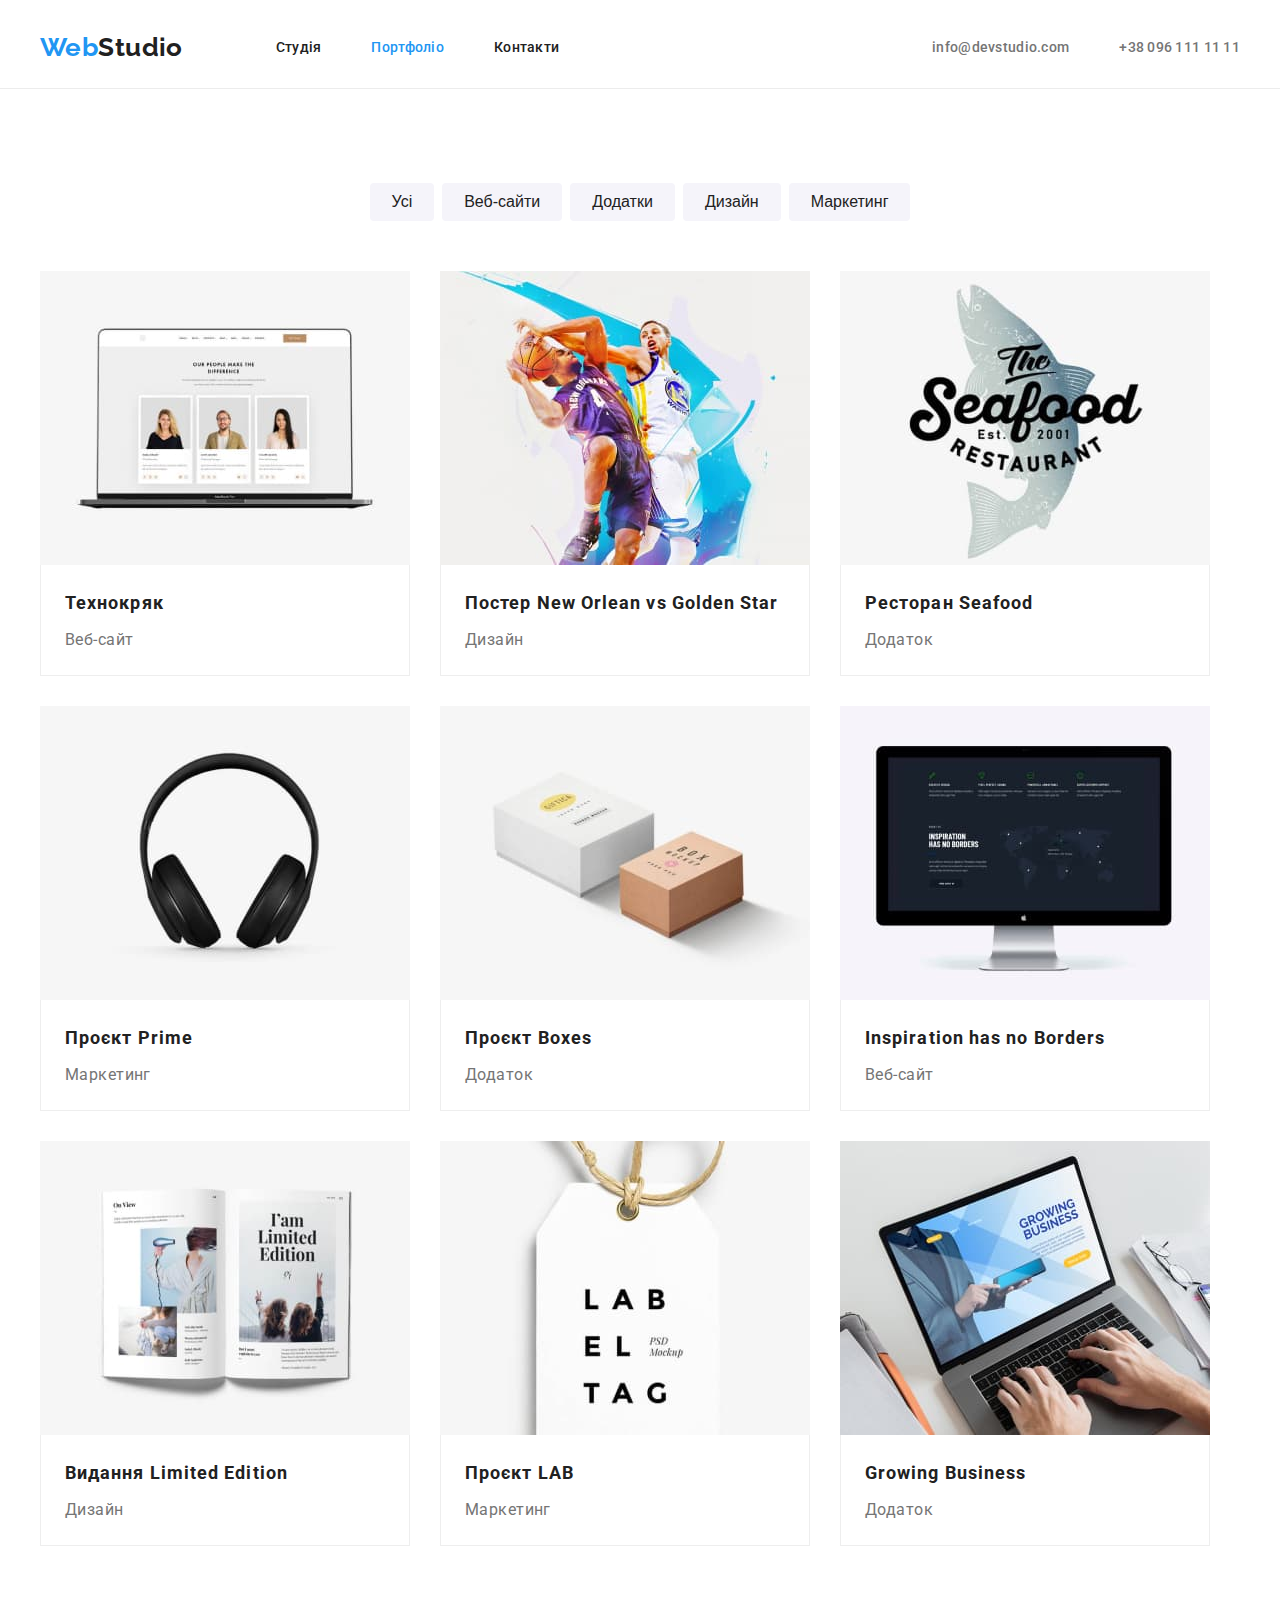
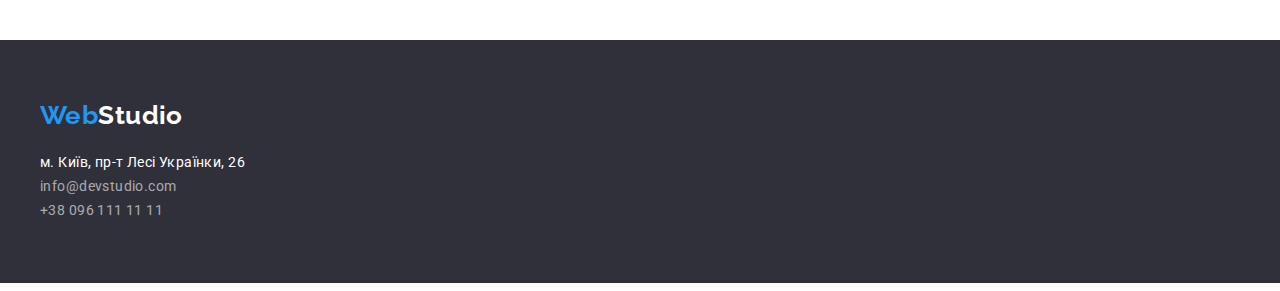
==== commit 38a56fa7: "Внесення правок після перевірки ментором" ====
--- a/portfolio.html
+++ b/portfolio.html
@@ -23,15 +23,15 @@
                     Web<span class="logo-header">Studio</span>
                 </a>
                 <ul class="site-nav list">
-                    <li><a href="./index.html" class="link">Студія</a></li>
-                    <li><a href="./portfolio.html" class="link current">Портфоліо</a></li>
-                    <li><a href="" class="link">Контакти</a></li>
+                    <li><a class="link" href="./index.html">Студія</a></li>
+                    <li><a class="link current" href="./portfolio.html">Портфоліо</a></li>
+                    <li><a class="link" href="#">Контакти</a></li>
                 </ul>
             </nav>
-
+    
             <ul class="contact-nav list">
-                <li><a href="mailto:info@devstudio.com" class="header-email">info@devstudio.com</a></li>
-                <li><a href="tel:+380961111111" class="contact-phone">+38 096 111 11 11</a></li>
+                <li><a class="header-email" href="mailto:info@devstudio.com">info@devstudio.com</a></li>
+                <li><a class="contact-phone" href="tel:+380961111111">+38 096 111 11 11</a></li>
             </ul>
         </div>
     </header>
@@ -43,17 +43,17 @@
 
                 <!-- navigtion -->
                 <ul class="button-nav filter-nav list">
-                    <li><button type="button" class="button">Усі</button></li>
-                    <li><button type="button" class="button">Веб-сайти</button></li>
-                    <li><button type="button" class="button">Додатки</button></li>
-                    <li><button type="button" class="button">Дизайн</button></li>
-                    <li><button type="button" class="button">Маркетинг</button></li>
+                    <li><button class="button" type="button">Усі</button></li>
+                    <li><button class="button" type="button">Веб-сайти</button></li>
+                    <li><button class="button" type="button">Додатки</button></li>
+                    <li><button class="button" type="button">Дизайн</button></li>
+                    <li><button class="button" type="button">Маркетинг</button></li>
                 </ul>
 
                 <!-- Examples -->
                 <ul class="works list">
                     <li>
-                        <a href="#" class="link">
+                        <a class="link" href="#">
                             <img class="img" src="./images/filtr.jpg" alt="Сторінка сайту" width="370" />
                             <div class="content-border">
                                 <h2 class="works-title">Технокряк</h2>
@@ -62,7 +62,7 @@
                         </a>
                     </li>
                     <li>
-                        <a href="#" class="link">
+                        <a class="link" href="#">
                             <img class="img" src="./images/filtr2.jpg" alt="Два баскетболіста" width="370" />
                             <div class="content-border">
                                 <h2 class="works-title">Постер New Orlean vs Golden Star</h2>
@@ -71,7 +71,7 @@
                         </a>
                     </li>
                     <li>
-                        <a href="#" class="link">
+                        <a class="link" href="#">
                             <img class="img" src="./images/filtr3.jpg" alt="Лого ресторану" width="370" />
                             <div class="content-border">
                                 <h2 class="works-title">Ресторан Seafood</h2>
@@ -80,7 +80,7 @@
                         </a>
                     </li>
                     <li>
-                        <a href="#" class="link">
+                        <a class="link" href="#">
                             <img class="img" src="./images/filtr4.jpg" alt="Навушники" width="370" />
                             <div class="content-border">
                                 <h2 class="works-title">Проєкт Prime</h2>
@@ -89,7 +89,7 @@
                         </a>
                     </li>
                     <li>
-                        <a href="#" class="link">
+                        <a class="link" href="#">
                             <img class="img" src="./images/filtr5.jpg" alt="Дві коробки" width="370" />
                             <div class="content-border">
                                 <h2 class="works-title">Проєкт Boxes</h2>
@@ -98,7 +98,7 @@
                         </a>
                     </li>
                     <li>
-                        <a href="#" class="link">
+                        <a class="link" href="#">
                             <img class="img" src="./images/filtr6.jpg" alt="Увімкнений монітор" width="370" />
                             <div class="content-border">
                                 <h2 class="works-title">Inspiration has no Borders</h2>
@@ -107,7 +107,7 @@
                         </a>
                     </li>
                     <li>
-                        <a href="#" class="link">
+                        <a class="link" href="#">
                             <img class="img" src="./images/filtr7.jpg" alt="Розгорнутий журнал" width="370" />
                             <div class="content-border">
                                 <h2 class="works-title">Видання Limited Edition</h2>
@@ -116,7 +116,7 @@
                         </a>
                     </li>
                     <li>
-                        <a href="#" class="link">
+                        <a class="link" href="#">
                             <img class="img" src="./images/filtr8.jpg" alt="Лейбл" width="370" />
                             <div class="content-border">
                                 <h2 class="works-title">Проєкт LAB</h2>
@@ -125,7 +125,7 @@
                         </a>
                     </li>
                     <li>
-                        <a href="#" class="link">
+                        <a class="link" href="#">
                             <img class="img" src="./images/filtr9.jpg" alt="Руки на клавіатурі ноутбука" width="370" />
                             <div class="content-border">
                                 <h2 class="works-title">Growing Business</h2>
@@ -143,7 +143,7 @@
             <a class="logo-link" href="./index.html">
                 Web<span class="logo-footer">Studio</span>
             </a>
-
+    
             <address>
                 <ul class="address coordinates list">
                     <li><a class="location"
--- a/css/styles.css
+++ b/css/styles.css
@@ -35,6 +35,8 @@
     font-family: Roboto, sans-serif, Raleway, sans-serif;
     font-size: 14px;
     letter-spacing: 0.03em;
+    margin-left: auto;
+    margin-right: auto;
 }
 
 .container {
@@ -154,24 +156,23 @@
     color: var(--acent-color);
 }
 
-.header-email {
-    margin-right: 50px;
-}
-
 .header-container {
     display: flex;
+    }
+
+.header {
+    border-bottom: 1px solid #ECECEC;
 }
 /* main */
 .hero {
     background-color: #2F303A;
     height: 600px;
-    max-width: 1600px;
     text-align: center;
     margin-left: auto;
     margin-right: auto;
 }
 
-.hero-content {
+.hero {
     padding-top: 200px;
     padding-bottom: 200px;
 }
@@ -221,7 +222,7 @@
     font-size: 36px;
     line-height: 1.17;
     text-align: center;
-    margin: 50px;
+    margin-bottom: 50px;
 }
 
 .benefit-description:not(:last-child) {
@@ -257,30 +258,25 @@
 .services-container {
     display: flex;
     gap: 30px;
-    margin-bottom: 50px;
     align-items: center;
 }
 
 /* team */
 .members {
     background-color: var(--filter-background-color);
-    max-width: 1600px;
     margin-left: auto;
     margin-right: auto;
-    
 }
 
 .member {
     align-content: space-between;
+    padding-top: 30px;
+    padding-bottom: 30px;
 }
 
 .team {
     display: flex;
     gap: 30px;
-}
-
-.member:not(:last-child) {
-    margin-left: 30px;
 }
 
 .member-name {
@@ -310,9 +306,8 @@
 /* footer */
 .footer {
     background-color: #2F303A;
-    height: 252px;
-    width: 1600px;
     padding-top: 60px;
+    padding-bottom: 60px;
     margin-left: auto;
     margin-right: auto;
 }
@@ -338,7 +333,7 @@
     margin-top: 20px;
 }
 
-.coordinates .location {
+.location {
     color: var(--hero-text-color);
     font-style: normal;
     line-height: 1.71;
@@ -357,6 +352,10 @@
     margin-bottom: 9px;
 }
 
+.address-title:not(:last-child) {
+    margin-bottom: 9px;
+}
+
 .coordinates .location:hover,
 .coordinates .location:focus {
     color: var(--acent-color);
@@ -374,7 +373,7 @@
     display: flex;
     align-items: center;
     gap: 8px;
-    padding-bottom: 50px;
+    margin-bottom: 50px;
     justify-content: center;
 }
 
@@ -396,6 +395,7 @@
 .button {
     border: transparent;
     padding: 6px 22px;
+    border-radius: 4px;
 }
 
 /* Examples */
@@ -432,13 +432,4 @@
     font-weight: 400;
     font-size: 16px;
     line-height: 1.88;
-    margin-bottom: 20px;
-}
-
-
-/* колір основного тексту #212121 */
-/* вторинний колір тексту #757575 */
-/* акцент - синій #2196F3 */
-/* основний колір фону білий #FFFFFF*/
-/* рамка контейнера 1px solid #EEEEEE  */
-/* білий з прозорістю rgba(255, 255, 255, 0.6) */+}